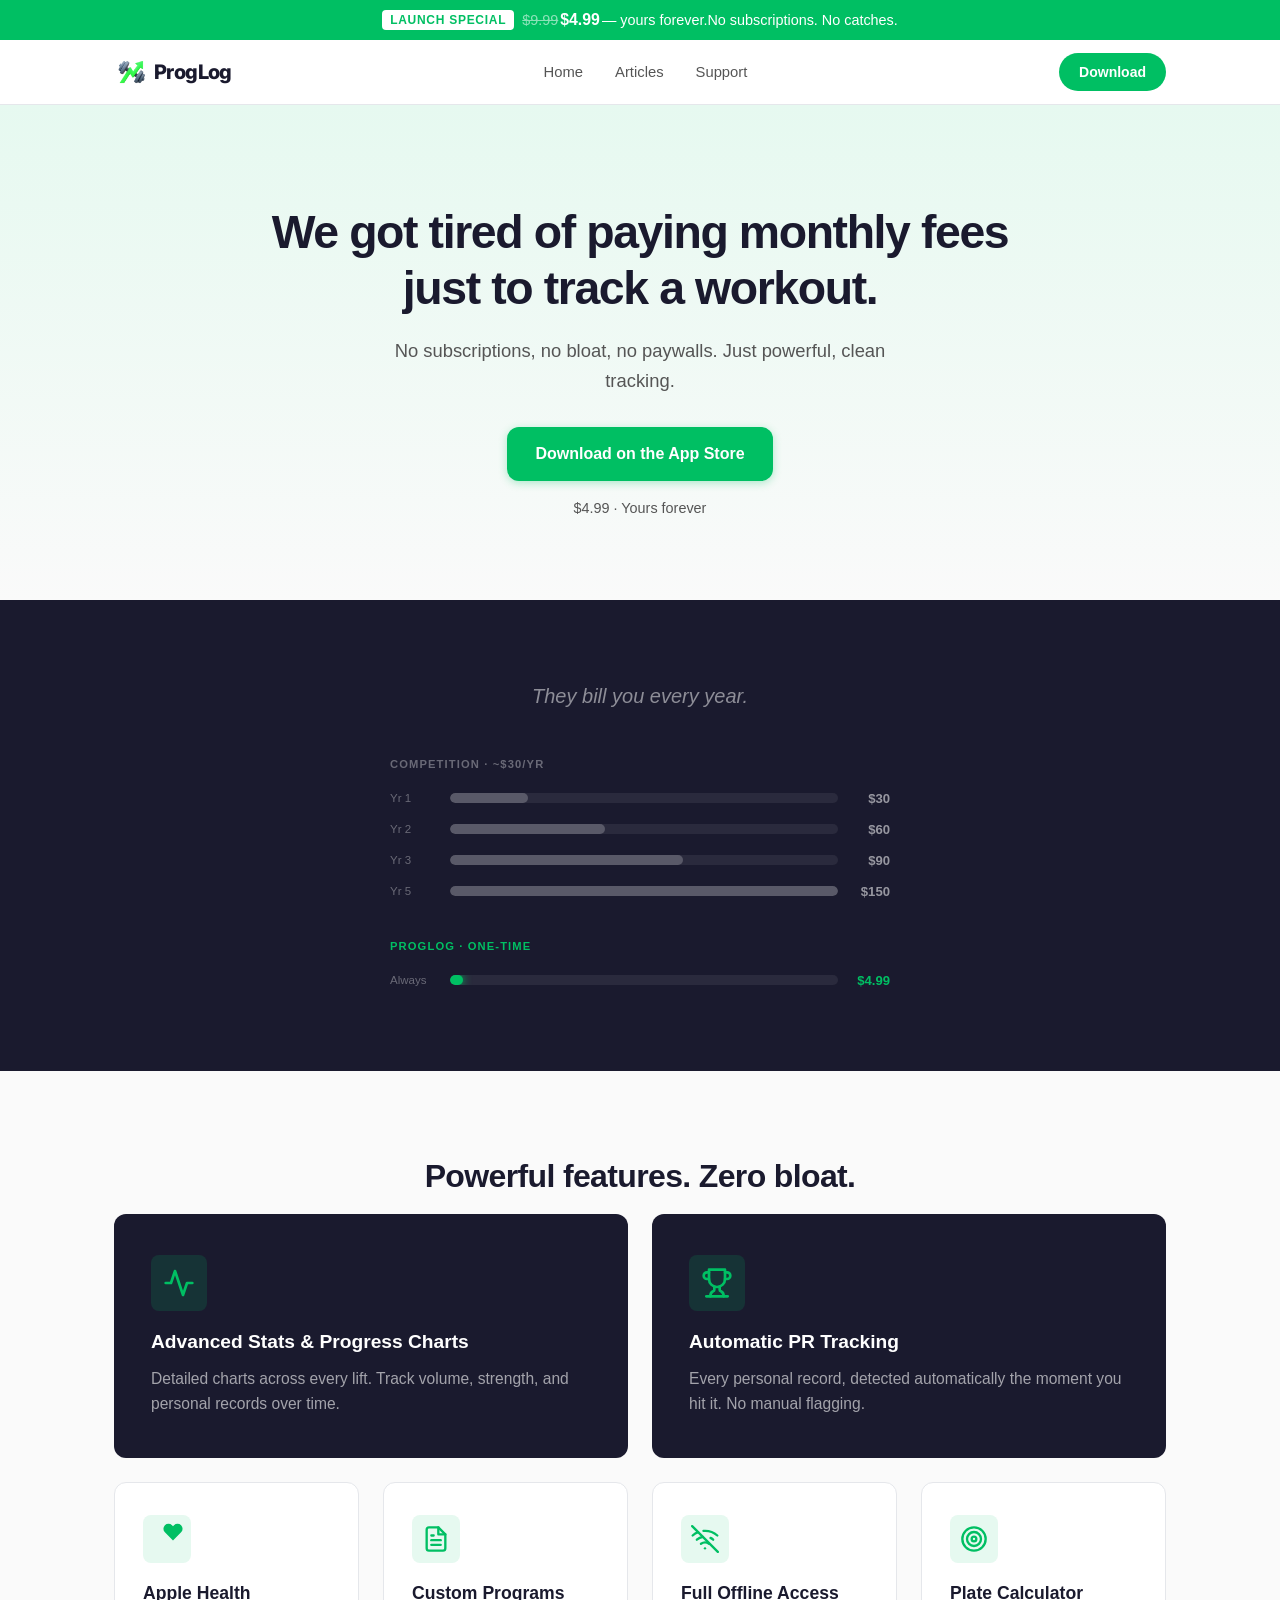
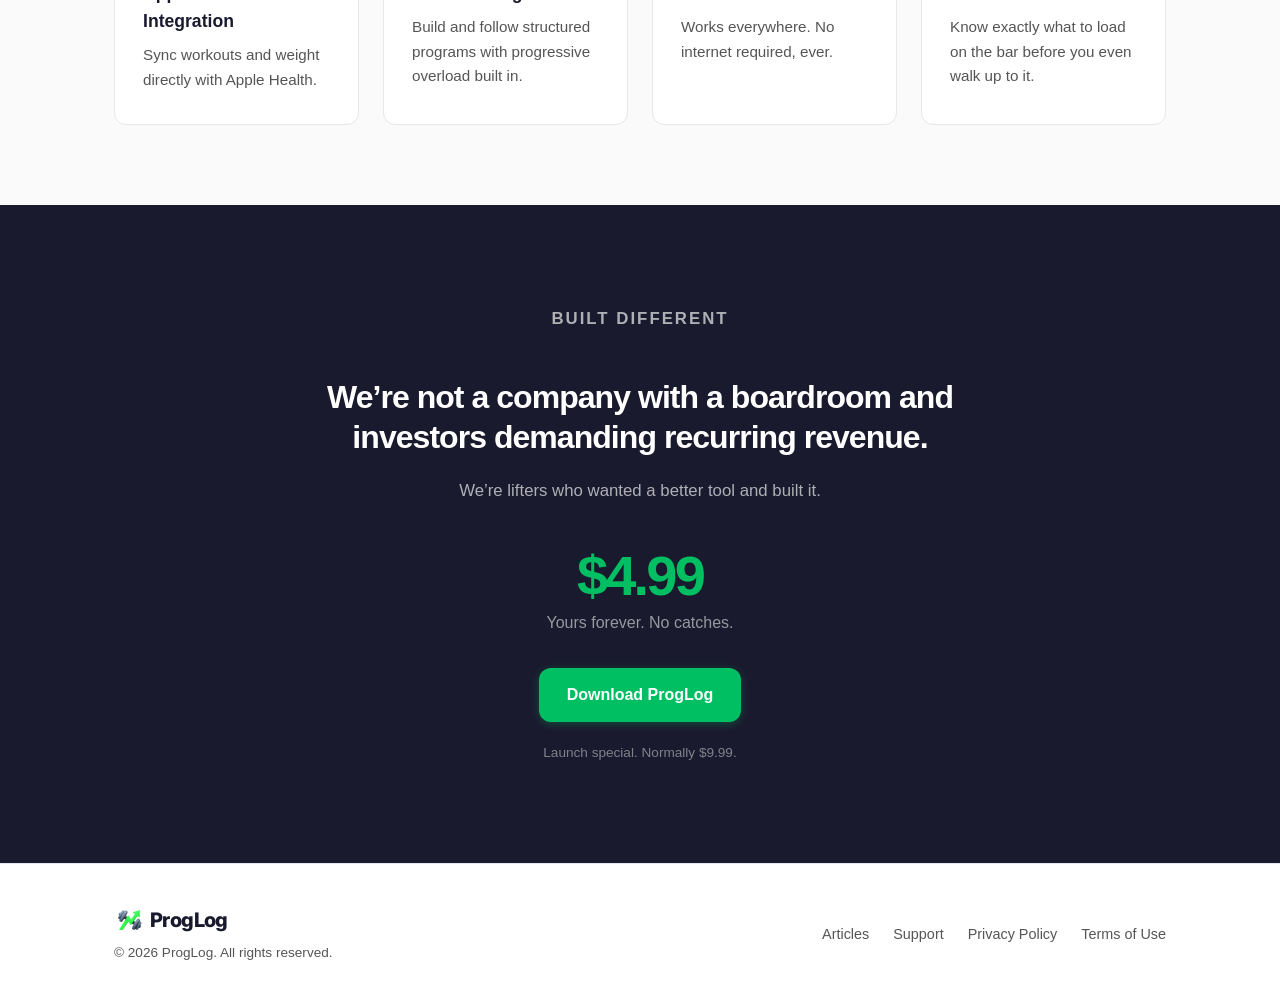
==== index.html @ d01c2004 "Replace manifesto quote/verdict with cost bar chart Swap the blockquote and comparison boxes for a y" ====
<!DOCTYPE html>
<html lang="en">
<head>
  <meta charset="UTF-8">
  <meta name="viewport" content="width=device-width, initial-scale=1.0">
  <title>ProgLog: Your lifts. Forever.</title>
  <meta name="description" content="No subscriptions. No bloat. Advanced stats, automatic PR tracking, Apple Health integration, and full offline access. Built by a lifter, for lifters. $4.99 one-time.">
  <link rel="stylesheet" href="css/style.css">
  <link rel="icon" href="images/ProgLog.png" type="image/png">
  <link rel="apple-touch-icon" href="images/ProgLog.png">
</head>
<body class="has-strip">

  <div class="launch-strip">
    <span class="launch-strip-badge">Launch Special</span>
    <del class="launch-was">$9.99</del> <span class="launch-now">$4.99</span> &mdash; yours forever.<span class="launch-strip-extra"> No subscriptions. No catches.</span>
  </div>

  <header class="site-header">
    <nav class="container nav">
      <a href="/" class="logo">
        <img src="images/ProgLog.png" alt="ProgLog" class="logo-img">
        <span class="logo-text">ProgLog</span>
      </a>
      <ul class="nav-links">
        <li><a href="/">Home</a></li>
        <li><a href="articles.html">Articles</a></li>
        <li><a href="support.html">Support</a></li>
      </ul>
      <div class="nav-right">
        <a href="#" class="nav-cta">Download</a>
        <button class="nav-toggle" aria-label="Toggle navigation">
          <span></span><span></span><span></span>
        </button>
      </div>
    </nav>
  </header>

  <main>
    <section class="hero">
      <div class="container">
        <h1>We got tired of paying monthly fees<br>just to track a workout.</h1>
        <p class="hero-sub">No subscriptions, no bloat, no paywalls. Just powerful, clean tracking.</p>
        <div class="hero-actions">
          <a href="#" class="btn btn-primary">Download on the App Store</a>
        </div>
        <p class="hero-price-note">$4.99 &middot; Yours forever</p>
      </div>
    </section>

    <section class="manifesto">
      <div class="container">
        <p class="manifesto-intro">They bill you every year.</p>
        <div class="cost-vis">
          <div class="cost-vis-group">
            <p class="cost-vis-label">Competition &middot; ~$30/yr</p>
            <div class="cost-row">
              <span class="cost-yr">Yr 1</span>
              <div class="cost-track"><div class="cost-fill" style="--pct: 20%"></div></div>
              <span class="cost-amt">$30</span>
            </div>
            <div class="cost-row">
              <span class="cost-yr">Yr 2</span>
              <div class="cost-track"><div class="cost-fill" style="--pct: 40%"></div></div>
              <span class="cost-amt">$60</span>
            </div>
            <div class="cost-row">
              <span class="cost-yr">Yr 3</span>
              <div class="cost-track"><div class="cost-fill" style="--pct: 60%"></div></div>
              <span class="cost-amt">$90</span>
            </div>
            <div class="cost-row">
              <span class="cost-yr">Yr 5</span>
              <div class="cost-track"><div class="cost-fill" style="--pct: 100%"></div></div>
              <span class="cost-amt">$150</span>
            </div>
          </div>
          <div class="cost-vis-group cost-vis-group--us">
            <p class="cost-vis-label">ProgLog &middot; one-time</p>
            <div class="cost-row">
              <span class="cost-yr">Always</span>
              <div class="cost-track"><div class="cost-fill cost-fill--us" style="--pct: 3.3%"></div></div>
              <span class="cost-amt cost-amt--us">$4.99</span>
            </div>
          </div>
        </div>
      </div>
    </section>

    <section class="features" id="features">
      <div class="container">
        <h2>Powerful features. Zero bloat.</h2>
        <div class="features-grid">

          <div class="feature-card feature-card--hero">
            <div class="feature-icon">
              <svg width="32" height="32" viewBox="0 0 24 24" fill="none" stroke="currentColor" stroke-width="2" stroke-linecap="round" stroke-linejoin="round"><polyline points="22 12 18 12 15 21 9 3 6 12 2 12"/></svg>
            </div>
            <h3>Advanced Stats &amp; Progress Charts</h3>
            <p>Detailed charts across every lift. Track volume, strength, and personal records over time.</p>
          </div>

          <div class="feature-card feature-card--hero">
            <div class="feature-icon">
              <svg width="32" height="32" viewBox="0 0 24 24" fill="none" stroke="currentColor" stroke-width="2" stroke-linecap="round" stroke-linejoin="round"><path d="M6 9H4.5a2.5 2.5 0 0 1 0-5H6"/><path d="M18 9h1.5a2.5 2.5 0 0 0 0-5H18"/><path d="M4 22h16"/><path d="M10 14.66V17c0 .55-.47.98-.97 1.21C7.85 18.75 7 20.24 7 22"/><path d="M14 14.66V17c0 .55.47.98.97 1.21C16.15 18.75 17 20.24 17 22"/><path d="M18 2H6v7a6 6 0 0 0 12 0V2z"/></svg>
            </div>
            <h3>Automatic PR Tracking</h3>
            <p>Every personal record, detected automatically the moment you hit it. No manual flagging.</p>
          </div>

          <div class="feature-card">
            <div class="feature-icon feature-icon--health">
              <svg width="22" height="22" viewBox="0 0 24 24" fill="currentColor" stroke="none"><path d="M20.84 4.61a5.5 5.5 0 0 0-7.78 0L12 5.67l-1.06-1.06a5.5 5.5 0 0 0-7.78 7.78l1.06 1.06L12 21.23l7.78-7.78 1.06-1.06a5.5 5.5 0 0 0 0-7.78z"/></svg>
            </div>
            <h3>Apple Health Integration</h3>
            <p>Sync workouts and weight directly with Apple Health.</p>
          </div>

          <div class="feature-card">
            <div class="feature-icon">
              <svg width="28" height="28" viewBox="0 0 24 24" fill="none" stroke="currentColor" stroke-width="2" stroke-linecap="round" stroke-linejoin="round"><path d="M14 2H6a2 2 0 0 0-2 2v16a2 2 0 0 0 2 2h12a2 2 0 0 0 2-2V8z"/><polyline points="14 2 14 8 20 8"/><line x1="16" y1="13" x2="8" y2="13"/><line x1="16" y1="17" x2="8" y2="17"/><polyline points="10 9 9 9 8 9"/></svg>
            </div>
            <h3>Custom Programs</h3>
            <p>Build and follow structured programs with progressive overload built in.</p>
          </div>

          <div class="feature-card">
            <div class="feature-icon">
              <svg width="28" height="28" viewBox="0 0 24 24" fill="none" stroke="currentColor" stroke-width="2" stroke-linecap="round" stroke-linejoin="round"><line x1="1" y1="1" x2="23" y2="23"/><path d="M16.72 11.06A10.94 10.94 0 0 1 19 12.55"/><path d="M5 12.55a10.94 10.94 0 0 1 5.17-2.39"/><path d="M10.71 5.05A16 16 0 0 1 22.56 9"/><path d="M1.42 9a15.91 15.91 0 0 1 4.7-2.88"/><path d="M8.53 16.11a6 6 0 0 1 6.95 0"/><line x1="12" y1="20" x2="12.01" y2="20"/></svg>
            </div>
            <h3>Full Offline Access</h3>
            <p>Works everywhere. No internet required, ever.</p>
          </div>

          <div class="feature-card">
            <div class="feature-icon">
              <svg width="28" height="28" viewBox="0 0 24 24" fill="none" stroke="currentColor" stroke-width="2" stroke-linecap="round" stroke-linejoin="round"><circle cx="12" cy="12" r="10"/><circle cx="12" cy="12" r="6"/><circle cx="12" cy="12" r="2"/></svg>
            </div>
            <h3>Plate Calculator</h3>
            <p>Know exactly what to load on the bar before you even walk up to it.</p>
          </div>

        </div>
      </div>
    </section>

    <section class="built-different">
      <div class="container">
        <p class="bd-eyebrow">Built different</p>
        <h2>We&rsquo;re not a company with a boardroom and investors demanding recurring revenue.</h2>
        <p>We&rsquo;re lifters who wanted a better tool and built it.</p>
        <div class="bd-price">
          <span class="bd-price-main">$4.99</span>
          <span class="bd-price-sub">Yours forever. No catches.</span>
        </div>
        <a href="#" class="btn btn-primary">Download ProgLog</a>
        <p class="bd-note">Launch special. Normally $9.99.</p>
      </div>
    </section>
  </main>

  <footer class="site-footer">
    <div class="container footer-inner">
      <div class="footer-brand">
        <div class="footer-logo">
          <img src="images/ProgLog.png" alt="ProgLog" class="logo-img">
          <span class="logo-text">ProgLog</span>
        </div>
        <p>&copy; 2026 ProgLog. All rights reserved.</p>
      </div>
      <ul class="footer-links">
        <li><a href="articles.html">Articles</a></li>
        <li><a href="support.html">Support</a></li>
        <li><a href="privacy.html">Privacy Policy</a></li>
        <li><a href="terms.html">Terms of Use</a></li>
      </ul>
    </div>
  </footer>

  <script src="js/main.js"></script>
</body>
</html>
---- css/style.css ----
/* ===== Reset & Base ===== */
@import url("https://fonts.googleapis.com/css2?family=Inter:wght@700;800&family=DM+Sans:ital,opsz,wght@0,9..40,400;0,9..40,500;0,9..40,600;1,9..40,400&display=swap");

*,
*::before,
*::after {
    margin: 0;
    padding: 0;
    box-sizing: border-box;
}

:root {
    --color-bg: #fafafa;
    --color-surface: #ffffff;
    --color-text: #1a1a2e;
    --color-text-secondary: #555;
    --color-primary: #00bf63;
    --color-primary-hover: #00a856;
    --color-primary-light: #e6f9f0;
    --color-border: #e5e7eb;
    --color-accent: #10b981;
    --radius: 12px;
    --radius-sm: 8px;
    --shadow: 0 1px 3px rgba(0, 0, 0, 0.06), 0 1px 2px rgba(0, 0, 0, 0.04);
    --shadow-md: 0 4px 12px rgba(0, 0, 0, 0.08);
    --transition: 0.2s ease;
    --font:
        -apple-system, BlinkMacSystemFont, "Segoe UI", Roboto, "Helvetica Neue",
        Arial, sans-serif;
}

html {
    scroll-behavior: smooth;
}

body {
    font-family: var(--font);
    background: var(--color-bg);
    color: var(--color-text);
    line-height: 1.6;
    -webkit-font-smoothing: antialiased;
}

a {
    color: var(--color-primary);
    text-decoration: none;
    transition: color var(--transition);
}

a:hover {
    color: var(--color-primary-hover);
}

img {
    max-width: 100%;
    display: block;
}

/* ===== Layout ===== */
.container {
    max-width: 1100px;
    margin: 0 auto;
    padding: 0 24px;
}

.container-narrow {
    max-width: 720px;
}

/* ===== Header / Nav ===== */
.site-header {
    background: var(--color-surface);
    border-bottom: 1px solid var(--color-border);
    position: sticky;
    top: 0;
    z-index: 100;
    backdrop-filter: blur(12px);
    background: rgba(255, 255, 255, 0.92);
}

.nav {
    display: flex;
    align-items: center;
    justify-content: space-between;
    height: 64px;
}

.logo {
    display: flex;
    align-items: center;
    gap: 4px;
    color: var(--color-text);
    font-weight: 700;
    line-height: 1;
}

.logo:hover {
    color: var(--color-text);
}

.logo-img {
    width: 36px;
    height: 36px;
    object-fit: contain;
    display: block;
}

.logo-text {
    font-family: "Inter", var(--font);
    font-size: 1.25rem;
    font-weight: 800;
    letter-spacing: -0.03em;
    line-height: 1;
    display: flex;
    align-items: center;
}

.nav-links {
    display: flex;
    list-style: none;
    gap: 4px;
}

.nav-links a {
    color: var(--color-text-secondary);
    padding: 8px 14px;
    border-radius: var(--radius-sm);
    font-size: 0.925rem;
    font-weight: 500;
    transition:
        background var(--transition),
        color var(--transition);
}

.nav-links a:hover,
.nav-links a.active {
    background: var(--color-primary-light);
    color: var(--color-primary);
}

.nav-right {
    display: flex;
    align-items: center;
    gap: 12px;
}

.nav-cta {
    display: inline-flex;
    align-items: center;
    padding: 8px 20px;
    background: var(--color-primary);
    color: #fff;
    border-radius: 999px;
    font-size: 0.875rem;
    font-weight: 600;
    transition:
        background var(--transition),
        box-shadow var(--transition);
    white-space: nowrap;
}

.nav-cta:hover {
    background: var(--color-primary-hover);
    color: #fff;
    box-shadow: 0 2px 8px rgba(0, 191, 99, 0.3);
}

.nav-toggle {
    display: none;
    background: none;
    border: none;
    cursor: pointer;
    padding: 8px;
    flex-direction: column;
    gap: 5px;
}

.nav-toggle span {
    display: block;
    width: 22px;
    height: 2px;
    background: var(--color-text);
    border-radius: 2px;
    transition:
        transform var(--transition),
        opacity var(--transition);
}

/* ===== Hero ===== */
.hero {
    padding: 100px 0 80px;
    text-align: center;
    background: linear-gradient(
        180deg,
        var(--color-primary-light) 0%,
        var(--color-bg) 100%
    );
}

.hero h1 {
    font-size: clamp(1.8rem, 4vw, 2.9rem);
    font-weight: 800;
    letter-spacing: -0.03em;
    line-height: 1.2;
    margin-bottom: 20px;
}

.hero-sub {
    font-size: 1.15rem;
    color: var(--color-text-secondary);
    max-width: 520px;
    margin: 0 auto 32px;
}

.hero-actions {
    display: flex;
    justify-content: center;
    gap: 12px;
}

/* ===== Buttons ===== */
.btn {
    display: inline-flex;
    align-items: center;
    justify-content: center;
    padding: 14px 28px;
    border-radius: var(--radius);
    font-size: 1rem;
    font-weight: 600;
    border: none;
    cursor: pointer;
    transition:
        background var(--transition),
        transform var(--transition),
        box-shadow var(--transition);
}

.btn:active {
    transform: scale(0.98);
}

.btn-primary {
    background: var(--color-primary);
    color: #fff;
    box-shadow: 0 2px 8px rgba(0, 191, 99, 0.3);
}

.btn-primary:hover {
    background: var(--color-primary-hover);
    color: #fff;
    box-shadow: 0 4px 16px rgba(0, 191, 99, 0.35);
}

/* ===== Features ===== */
.features {
    padding: 80px 0;
}

.features h2 {
    text-align: center;
    font-size: 2rem;
    font-weight: 800;
    letter-spacing: -0.02em;
    margin-bottom: 12px;
}

.features-grid {
    display: grid;
    grid-template-columns: repeat(4, 1fr);
    gap: 24px;
}

.feature-card {
    background: var(--color-surface);
    border: 1px solid var(--color-border);
    border-radius: var(--radius);
    padding: 32px 28px;
    transition:
        box-shadow var(--transition),
        transform var(--transition);
}

.feature-card:hover {
    box-shadow: var(--shadow-md);
    transform: translateY(-2px);
}

.feature-icon {
    width: 48px;
    height: 48px;
    background: var(--color-primary-light);
    color: var(--color-primary);
    border-radius: var(--radius-sm);
    display: flex;
    align-items: center;
    justify-content: center;
    margin-bottom: 16px;
}

.feature-card h3 {
    font-size: 1.1rem;
    font-weight: 700;
    margin-bottom: 8px;
}

.feature-card p {
    color: var(--color-text-secondary);
    font-size: 0.95rem;
}

.feature-card--hero {
    grid-column: span 2;
    background: var(--color-text);
    border-color: transparent;
    padding: 40px 36px;
}

.feature-card--hero:hover {
    box-shadow: 0 8px 28px rgba(0, 0, 0, 0.25);
}

.feature-card--hero .feature-icon {
    background: rgba(0, 191, 99, 0.15);
    color: var(--color-primary);
    width: 56px;
    height: 56px;
}

.feature-card--hero h3 {
    color: #fff;
    font-size: 1.2rem;
}

.feature-card--hero p {
    color: rgba(255, 255, 255, 0.6);
    font-size: 0.975rem;
    line-height: 1.65;
}

.feature-icon--health {
    align-items: flex-start;
    justify-content: flex-end;
    padding: 6px 7px 0 0;
}

/* ===== CTA ===== */
.cta {
    padding: 80px 0;
    text-align: center;
    background: var(--color-primary-light);
}

.cta h2 {
    font-size: 1.8rem;
    font-weight: 800;
    letter-spacing: -0.02em;
    margin-bottom: 12px;
}

.cta p {
    color: var(--color-text-secondary);
    margin-bottom: 28px;
    font-size: 1.05rem;
}

/* ===== Page Header ===== */
.page-header {
    padding: 60px 0 40px;
    text-align: center;
    background: linear-gradient(
        180deg,
        var(--color-primary-light) 0%,
        var(--color-bg) 100%
    );
}

.page-header h1 {
    font-size: 2.4rem;
    font-weight: 800;
    letter-spacing: -0.03em;
    margin-bottom: 8px;
}

.page-header p {
    color: var(--color-text-secondary);
    font-size: 1.05rem;
}

/* ===== FAQ ===== */
.faq {
    padding: 60px 0;
}

.faq h2 {
    font-size: 1.6rem;
    font-weight: 700;
    margin-bottom: 28px;
}

.faq-item {
    border: 1px solid var(--color-border);
    border-radius: var(--radius-sm);
    margin-bottom: 10px;
    overflow: hidden;
    background: var(--color-surface);
}

.faq-question {
    width: 100%;
    display: flex;
    align-items: center;
    justify-content: space-between;
    padding: 18px 20px;
    background: none;
    border: none;
    font: inherit;
    font-size: 1rem;
    font-weight: 600;
    color: var(--color-text);
    cursor: pointer;
    text-align: left;
    transition: background var(--transition);
}

.faq-question:hover {
    background: var(--color-primary-light);
}

.faq-chevron {
    flex-shrink: 0;
    transition: transform 0.25s ease;
}

.faq-item.open .faq-chevron {
    transform: rotate(180deg);
}

.faq-answer {
    max-height: 0;
    overflow: hidden;
    transition:
        max-height 0.3s ease,
        padding 0.3s ease;
}

.faq-item.open .faq-answer {
    max-height: 300px;
}

.faq-answer p {
    padding: 0 20px 18px;
    color: var(--color-text-secondary);
    font-size: 0.95rem;
    line-height: 1.7;
}

/* ===== Contact Form ===== */
.contact {
    padding: 20px 0 80px;
}

.contact h2 {
    font-size: 1.6rem;
    font-weight: 700;
    margin-bottom: 8px;
}

.contact > .container > p {
    color: var(--color-text-secondary);
    margin-bottom: 28px;
}

.contact-form {
    background: var(--color-surface);
    border: 1px solid var(--color-border);
    border-radius: var(--radius);
    padding: 32px;
}

.form-group {
    margin-bottom: 20px;
}

.form-group label {
    display: block;
    font-size: 0.9rem;
    font-weight: 600;
    margin-bottom: 6px;
}

.form-group input,
.form-group select,
.form-group textarea {
    width: 100%;
    padding: 12px 14px;
    border: 1px solid var(--color-border);
    border-radius: var(--radius-sm);
    font: inherit;
    font-size: 0.95rem;
    color: var(--color-text);
    background: var(--color-bg);
    transition:
        border-color var(--transition),
        box-shadow var(--transition);
}

.form-group input:focus,
.form-group select:focus,
.form-group textarea:focus {
    outline: none;
    border-color: var(--color-primary);
    box-shadow: 0 0 0 3px rgba(0, 191, 99, 0.15);
}

.form-group textarea {
    resize: vertical;
    min-height: 100px;
}

.form-note {
    margin-top: 16px;
    font-size: 0.875rem;
    color: var(--color-text-secondary);
    text-align: center;
}

/* Honeypot: hidden from real users but visible to bots */
.honeypot {
    position: absolute;
    left: -10000px;
    width: 1px;
    height: 1px;
    opacity: 0;
    pointer-events: none;
}

.contact-success {
    text-align: center;
    padding: 48px 24px;
    background: var(--color-surface);
    border: 1px solid var(--color-border);
    border-radius: var(--radius);
}

.contact-success svg {
    color: var(--color-accent);
    margin: 0 auto 16px;
}

.contact-success h3 {
    font-size: 1.3rem;
    margin-bottom: 8px;
}

.contact-success p {
    color: var(--color-text-secondary);
}

/* ===== Legal Content ===== */
.legal-content {
    padding: 40px 0 80px;
}

.legal-content h2 {
    font-size: 1.3rem;
    font-weight: 700;
    margin-top: 36px;
    margin-bottom: 12px;
    padding-top: 12px;
}

.legal-content h3 {
    font-size: 1.05rem;
    font-weight: 600;
    margin-top: 20px;
    margin-bottom: 8px;
}

.legal-content p {
    color: var(--color-text-secondary);
    margin-bottom: 14px;
    font-size: 0.95rem;
    line-height: 1.75;
}

.legal-content ul {
    margin: 0 0 14px 24px;
    color: var(--color-text-secondary);
    font-size: 0.95rem;
    line-height: 1.75;
}

.legal-content li {
    margin-bottom: 6px;
}

/* ===== Footer ===== */
.site-footer {
    background: var(--color-surface);
    border-top: 1px solid var(--color-border);
    padding: 40px 0;
}

.footer-inner {
    display: flex;
    align-items: center;
    justify-content: space-between;
}

.footer-logo {
    display: flex;
    align-items: center;
    gap: 4px;
    line-height: 1;
    margin-bottom: 6px;
}

.footer-logo .logo-img {
    width: 32px;
    height: 32px;
    object-fit: contain;
    display: block;
}

.footer-brand p {
    color: var(--color-text-secondary);
    font-size: 0.85rem;
    margin-top: 4px;
}

.footer-links {
    display: flex;
    list-style: none;
    gap: 24px;
}

.footer-links a {
    color: var(--color-text-secondary);
    font-size: 0.9rem;
}

.footer-links a:hover {
    color: var(--color-primary);
}

/* ===== Articles ===== */
.article-list {
    padding: 40px 0 80px;
}

.article-card {
    display: block;
    background: var(--color-surface);
    border: 1px solid var(--color-border);
    border-radius: var(--radius);
    padding: 32px;
    margin-bottom: 20px;
    transition:
        box-shadow var(--transition),
        transform var(--transition),
        border-color var(--transition);
    color: var(--color-text);
}

.article-card:hover {
    box-shadow: var(--shadow-md);
    transform: translateY(-2px);
    border-color: var(--color-primary);
    color: var(--color-text);
}

.article-meta {
    display: flex;
    align-items: center;
    gap: 12px;
    margin-bottom: 12px;
    font-size: 0.85rem;
}

.article-tag {
    background: var(--color-primary-light);
    color: var(--color-primary);
    padding: 4px 10px;
    border-radius: 999px;
    font-weight: 600;
}

.article-date {
    color: var(--color-text-secondary);
}

.article-card h2 {
    font-size: 1.4rem;
    font-weight: 800;
    letter-spacing: -0.02em;
    margin-bottom: 10px;
    line-height: 1.3;
}

.article-card p {
    color: var(--color-text-secondary);
    font-size: 0.975rem;
    margin-bottom: 14px;
}

.article-read-more {
    color: var(--color-primary);
    font-weight: 600;
    font-size: 0.925rem;
}

/* Single article */
.article {
    padding: 60px 0 80px;
}

.article-header {
    margin-bottom: 40px;
    padding-bottom: 32px;
    border-bottom: 1px solid var(--color-border);
}

.article-header h1 {
    font-family: "Inter", var(--font);
    font-size: clamp(1.9rem, 4vw, 2.6rem);
    font-weight: 800;
    letter-spacing: -0.03em;
    line-height: 1.15;
    margin: 12px 0 20px;
}

.article-lede {
    font-family: "DM Sans", var(--font);
    font-size: 1.25rem;
    font-weight: 500;
    color: var(--color-text);
    line-height: 1.55;
    padding-left: 20px;
    border-left: 3px solid var(--color-primary);
    margin-top: 8px;
    letter-spacing: -0.01em;
}

.article-body h2 {
    font-family: "Inter", var(--font);
    font-size: 1.5rem;
    font-weight: 800;
    letter-spacing: -0.02em;
    margin: 48px 0 16px;
    line-height: 1.3;
}

.article-body p {
    font-family: "DM Sans", var(--font);
    font-size: 1.1rem;
    font-weight: 400;
    line-height: 1.7;
    color: var(--color-text);
    margin-bottom: 22px;
    letter-spacing: -0.005em;
}

.article-signoff {
    font-family: "DM Sans", var(--font);
    margin-top: 48px;
    padding-top: 24px;
    border-top: 1px solid var(--color-border);
    color: var(--color-text-secondary);
    font-style: italic;
    font-size: 1.05rem;
}

.article-back {
    display: inline-block;
    margin-top: 40px;
    color: var(--color-primary);
    font-weight: 600;
    font-size: 0.95rem;
}

/* ===== Launch Strip ===== */
.has-strip .site-header {
    top: 40px;
}

.launch-strip {
    background: var(--color-primary);
    color: #fff;
    text-align: center;
    padding: 0 24px;
    font-size: 0.9rem;
    font-weight: 500;
    line-height: 1.4;
    position: sticky;
    top: 0;
    z-index: 101;
    height: 40px;
    display: flex;
    align-items: center;
    justify-content: center;
    white-space: nowrap;
    overflow: hidden;
}

.launch-was {
    opacity: 0.55;
    text-decoration: line-through;
    margin-right: 2px;
}

.launch-now {
    font-weight: 800;
    font-size: 1.1em;
    margin-right: 2px;
}

.launch-strip-btn {
    display: inline-block;
    background: #fff;
    color: var(--color-primary);
    font-size: 0.8rem;
    font-weight: 700;
    padding: 4px 12px;
    border-radius: 999px;
    margin-left: 14px;
    text-decoration: none;
    transition: opacity var(--transition);
    vertical-align: middle;
}

.launch-strip-btn:hover {
    opacity: 0.85;
    color: var(--color-primary);
}

.launch-strip-badge {
    display: inline-block;
    background: #fff;
    color: var(--color-primary);
    font-size: 0.75rem;
    font-weight: 700;
    text-transform: uppercase;
    letter-spacing: 0.06em;
    padding: 2px 8px;
    border-radius: 4px;
    margin-right: 8px;
    vertical-align: middle;
}

/* ===== Hero additions ===== */
.hero-eyebrow {
    font-size: 0.8rem;
    font-weight: 700;
    text-transform: uppercase;
    letter-spacing: 0.1em;
    color: var(--color-primary);
    margin-bottom: 16px;
}

.hero-price-note {
    margin-top: 16px;
    font-size: 0.9rem;
    color: var(--color-text-secondary);
    font-weight: 500;
}

/* ===== Manifesto ===== */
.manifesto {
    background: var(--color-text);
    color: #fff;
    padding: 80px 0;
    text-align: center;
}

.manifesto-intro {
    font-size: clamp(1rem, 2.2vw, 1.25rem);
    color: rgba(255, 255, 255, 0.5);
    margin-bottom: 44px;
    font-style: italic;
}

.cost-vis {
    max-width: 500px;
    margin: 0 auto;
    display: flex;
    flex-direction: column;
    gap: 36px;
    text-align: left;
}

.cost-vis-label {
    font-size: 0.7rem;
    font-weight: 700;
    text-transform: uppercase;
    letter-spacing: 0.1em;
    color: rgba(255, 255, 255, 0.35);
    margin-bottom: 14px;
}

.cost-vis-group--us .cost-vis-label {
    color: var(--color-primary);
}

.cost-row {
    display: flex;
    align-items: center;
    gap: 14px;
    margin-bottom: 10px;
}

.cost-row:last-child {
    margin-bottom: 0;
}

.cost-yr {
    font-size: 0.72rem;
    color: rgba(255, 255, 255, 0.35);
    width: 46px;
    flex-shrink: 0;
    font-variant-numeric: tabular-nums;
}

.cost-track {
    flex: 1;
    height: 10px;
    background: rgba(255, 255, 255, 0.07);
    border-radius: 99px;
    overflow: hidden;
}

.cost-fill {
    height: 100%;
    width: var(--pct);
    background: rgba(255, 255, 255, 0.22);
    border-radius: 99px;
}

.cost-fill--us {
    background: var(--color-primary);
    box-shadow: 0 0 10px var(--color-primary);
}

.cost-amt {
    font-size: 0.82rem;
    font-weight: 600;
    color: rgba(255, 255, 255, 0.55);
    width: 38px;
    text-align: right;
    flex-shrink: 0;
    font-variant-numeric: tabular-nums;
}

.cost-amt--us {
    color: var(--color-primary);
    font-weight: 700;
}

/* ===== Features additions ===== */
.features-eyebrow {
    text-align: center;
    font-size: 0.75rem;
    font-weight: 700;
    text-transform: uppercase;
    letter-spacing: 0.12em;
    color: var(--color-primary);
    margin-bottom: 8px;
}

.features-sub {
    text-align: center;
    color: var(--color-text-secondary);
    font-size: 1.05rem;
    max-width: 440px;
    margin: 0 auto 48px;
}

/* ===== Built Different ===== */
.built-different {
    background: var(--color-text);
    color: #fff;
    padding: 100px 0;
    text-align: center;
}

.bd-eyebrow {
    font-size: 0.75rem;
    font-weight: 700;
    text-transform: uppercase;
    letter-spacing: 0.12em;
    color: var(--color-primary);
    margin-bottom: 20px;
}

.built-different h2 {
    font-size: clamp(1.4rem, 3.2vw, 2rem);
    font-weight: 800;
    letter-spacing: -0.03em;
    line-height: 1.25;
    max-width: 640px;
    margin: 0 auto 20px;
    color: #fff;
}

.built-different > .container > p:not(.bd-note) {
    font-size: 1.05rem;
    color: rgba(255, 255, 255, 0.65);
    max-width: 520px;
    margin: 0 auto 44px;
    line-height: 1.65;
}

.bd-price {
    display: flex;
    flex-direction: column;
    align-items: center;
    gap: 6px;
    margin-bottom: 32px;
}

.bd-price-main {
    font-size: 3.5rem;
    font-weight: 800;
    color: var(--color-primary);
    letter-spacing: -0.05em;
    line-height: 1;
}

.bd-price-sub {
    font-size: 1rem;
    color: rgba(255, 255, 255, 0.55);
    font-weight: 500;
}

.bd-note {
    margin-top: 20px;
    font-size: 0.85rem;
    color: rgba(255, 255, 255, 0.45);
}

/* ===== Mobile ===== */
@media (max-width: 900px) {
    .features-grid {
        grid-template-columns: repeat(2, 1fr);
    }
}

@media (max-width: 768px) {
    .launch-strip-extra {
        display: none;
    }

    .nav-toggle {
        display: flex;
    }

    .nav-cta {
        font-size: 0.8rem;
        padding: 7px 14px;
    }

    .nav-links {
        display: none;
        position: absolute;
        top: 64px;
        left: 0;
        right: 0;
        background: var(--color-surface);
        border-bottom: 1px solid var(--color-border);
        flex-direction: column;
        padding: 16px 24px;
        gap: 4px;
        box-shadow: var(--shadow-md);
    }

    .nav-links.open {
        display: flex;
    }

    .nav {
        position: relative;
    }

    .hero {
        padding: 60px 0 50px;
    }

    .hero h1 {
        font-size: 1.75rem;
    }

    .features {
        padding: 50px 0;
    }

    .manifesto {
        padding: 60px 0;
    }

    .cost-vis {
        max-width: 420px;
    }

    .built-different {
        padding: 70px 0;
    }

    .footer-inner {
        flex-direction: column;
        text-align: center;
        gap: 20px;
    }

    .footer-links {
        flex-wrap: wrap;
        justify-content: center;
    }

    .contact-form {
        padding: 24px 20px;
    }
}

@media (max-width: 540px) {
    .features-grid {
        grid-template-columns: 1fr;
    }

    .feature-card--hero {
        grid-column: span 1;
        padding: 28px 24px;
    }

    .bd-price-main {
        font-size: 2.8rem;
    }
}
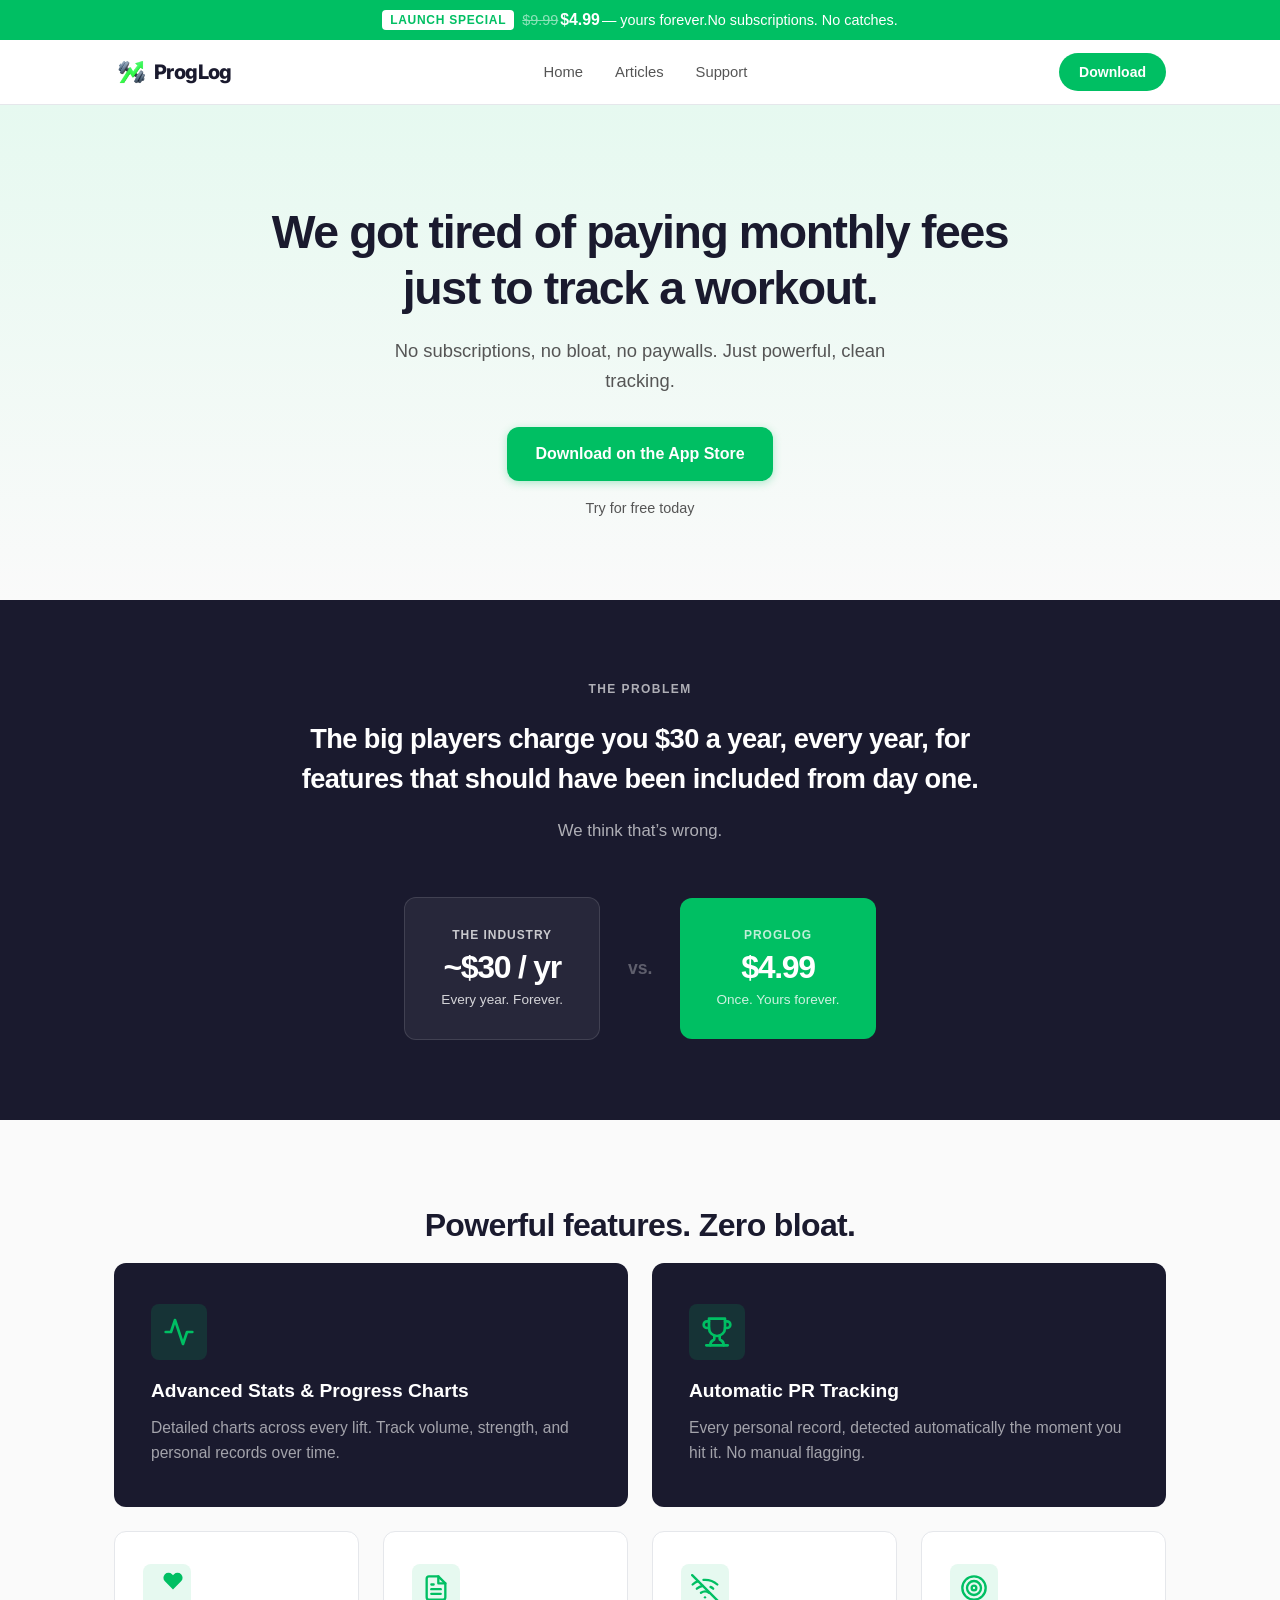
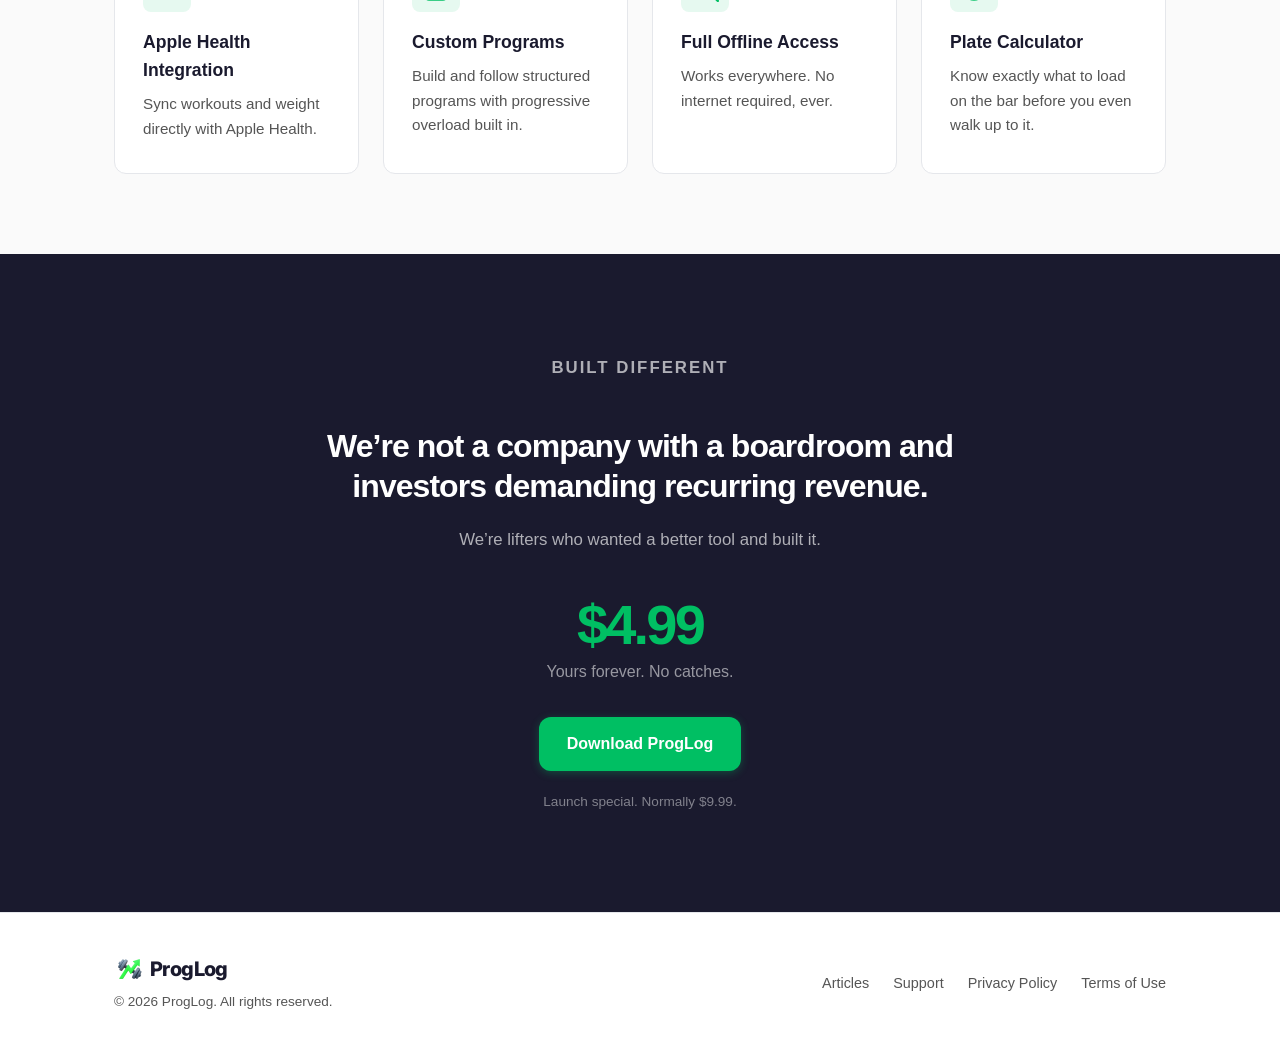
==== commit eeb3f22a: "Restore manifesto section and refine homepage copy Bring back The Problem label, quote, body text, a" ====
--- a/index.html
+++ b/index.html
@@ -44,44 +44,26 @@
         <div class="hero-actions">
           <a href="#" class="btn btn-primary">Download on the App Store</a>
         </div>
-        <p class="hero-price-note">$4.99 &middot; Yours forever</p>
+        <p class="hero-price-note">Try for free today</p>
       </div>
     </section>
 
     <section class="manifesto">
       <div class="container">
-        <p class="manifesto-intro">They bill you every year.</p>
-        <div class="cost-vis">
-          <div class="cost-vis-group">
-            <p class="cost-vis-label">Competition &middot; ~$30/yr</p>
-            <div class="cost-row">
-              <span class="cost-yr">Yr 1</span>
-              <div class="cost-track"><div class="cost-fill" style="--pct: 20%"></div></div>
-              <span class="cost-amt">$30</span>
-            </div>
-            <div class="cost-row">
-              <span class="cost-yr">Yr 2</span>
-              <div class="cost-track"><div class="cost-fill" style="--pct: 40%"></div></div>
-              <span class="cost-amt">$60</span>
-            </div>
-            <div class="cost-row">
-              <span class="cost-yr">Yr 3</span>
-              <div class="cost-track"><div class="cost-fill" style="--pct: 60%"></div></div>
-              <span class="cost-amt">$90</span>
-            </div>
-            <div class="cost-row">
-              <span class="cost-yr">Yr 5</span>
-              <div class="cost-track"><div class="cost-fill" style="--pct: 100%"></div></div>
-              <span class="cost-amt">$150</span>
-            </div>
+        <p class="bd-eyebrow">The Problem</p>
+        <p class="manifesto-quote">The big players charge you $30 a year, every year, for features that should have been included from day one.</p>
+        <p class="manifesto-body">We think that&rsquo;s wrong.</p>
+        <div class="manifesto-verdict">
+          <div class="manifesto-them">
+            <span class="verdict-label">The industry</span>
+            <span class="verdict-price">~$30 / yr</span>
+            <span class="verdict-note">Every year. Forever.</span>
           </div>
-          <div class="cost-vis-group cost-vis-group--us">
-            <p class="cost-vis-label">ProgLog &middot; one-time</p>
-            <div class="cost-row">
-              <span class="cost-yr">Always</span>
-              <div class="cost-track"><div class="cost-fill cost-fill--us" style="--pct: 3.3%"></div></div>
-              <span class="cost-amt cost-amt--us">$4.99</span>
-            </div>
+          <div class="manifesto-vs">vs.</div>
+          <div class="manifesto-us">
+            <span class="verdict-label">ProgLog</span>
+            <span class="verdict-price">$4.99</span>
+            <span class="verdict-note">Once. Yours forever.</span>
           </div>
         </div>
       </div>
--- a/css/style.css
+++ b/css/style.css
@@ -872,87 +872,78 @@
     text-align: center;
 }
 
-.manifesto-intro {
-    font-size: clamp(1rem, 2.2vw, 1.25rem);
-    color: rgba(255, 255, 255, 0.5);
-    margin-bottom: 44px;
-    font-style: italic;
-}
-
-.cost-vis {
-    max-width: 500px;
-    margin: 0 auto;
+.manifesto > .container > p.bd-eyebrow {
+    color: rgba(255, 255, 255, 0.65);
+}
+
+.manifesto-quote {
+    font-size: clamp(1.25rem, 2.8vw, 1.7rem);
+    font-weight: 700;
+    line-height: 1.45;
+    letter-spacing: -0.02em;
+    max-width: 680px;
+    margin: 0 auto 20px;
+    color: #fff;
+}
+
+.manifesto-body {
+    font-size: 1.05rem;
+    color: rgba(255, 255, 255, 0.65);
+    margin-bottom: 52px;
+}
+
+.manifesto-verdict {
+    display: flex;
+    align-items: center;
+    justify-content: center;
+    gap: 28px;
+    flex-wrap: wrap;
+}
+
+.manifesto-them,
+.manifesto-us {
     display: flex;
     flex-direction: column;
-    gap: 36px;
-    text-align: left;
-}
-
-.cost-vis-label {
-    font-size: 0.7rem;
+    align-items: center;
+    gap: 6px;
+    padding: 28px 36px;
+    border-radius: var(--radius);
+    min-width: 180px;
+}
+
+.manifesto-them {
+    background: rgba(255, 255, 255, 0.06);
+    border: 1px solid rgba(255, 255, 255, 0.12);
+}
+
+.manifesto-us {
+    background: var(--color-primary);
+}
+
+.manifesto-vs {
+    font-size: 1.1rem;
+    font-weight: 700;
+    color: rgba(255, 255, 255, 0.3);
+}
+
+.verdict-label {
+    font-size: 0.75rem;
     font-weight: 700;
     text-transform: uppercase;
-    letter-spacing: 0.1em;
-    color: rgba(255, 255, 255, 0.35);
-    margin-bottom: 14px;
-}
-
-.cost-vis-group--us .cost-vis-label {
-    color: var(--color-primary);
-}
-
-.cost-row {
-    display: flex;
-    align-items: center;
-    gap: 14px;
-    margin-bottom: 10px;
-}
-
-.cost-row:last-child {
-    margin-bottom: 0;
-}
-
-.cost-yr {
-    font-size: 0.72rem;
-    color: rgba(255, 255, 255, 0.35);
-    width: 46px;
-    flex-shrink: 0;
-    font-variant-numeric: tabular-nums;
-}
-
-.cost-track {
-    flex: 1;
-    height: 10px;
-    background: rgba(255, 255, 255, 0.07);
-    border-radius: 99px;
-    overflow: hidden;
-}
-
-.cost-fill {
-    height: 100%;
-    width: var(--pct);
-    background: rgba(255, 255, 255, 0.22);
-    border-radius: 99px;
-}
-
-.cost-fill--us {
-    background: var(--color-primary);
-    box-shadow: 0 0 10px var(--color-primary);
-}
-
-.cost-amt {
-    font-size: 0.82rem;
-    font-weight: 600;
-    color: rgba(255, 255, 255, 0.55);
-    width: 38px;
-    text-align: right;
-    flex-shrink: 0;
-    font-variant-numeric: tabular-nums;
-}
-
-.cost-amt--us {
-    color: var(--color-primary);
-    font-weight: 700;
+    letter-spacing: 0.08em;
+    opacity: 0.75;
+}
+
+.verdict-price {
+    font-size: 2rem;
+    font-weight: 800;
+    letter-spacing: -0.04em;
+    line-height: 1;
+}
+
+.verdict-note {
+    font-size: 0.85rem;
+    opacity: 0.8;
 }
 
 /* ===== Features additions ===== */
@@ -1096,8 +1087,14 @@
         padding: 60px 0;
     }
 
-    .cost-vis {
-        max-width: 420px;
+    .manifesto-verdict {
+        gap: 16px;
+    }
+
+    .manifesto-them,
+    .manifesto-us {
+        padding: 20px 28px;
+        min-width: 140px;
     }
 
     .built-different {
@@ -1130,6 +1127,15 @@
         padding: 28px 24px;
     }
 
+    .manifesto-verdict {
+        flex-direction: column;
+        align-items: center;
+    }
+
+    .manifesto-vs {
+        transform: none;
+    }
+
     .bd-price-main {
         font-size: 2.8rem;
     }
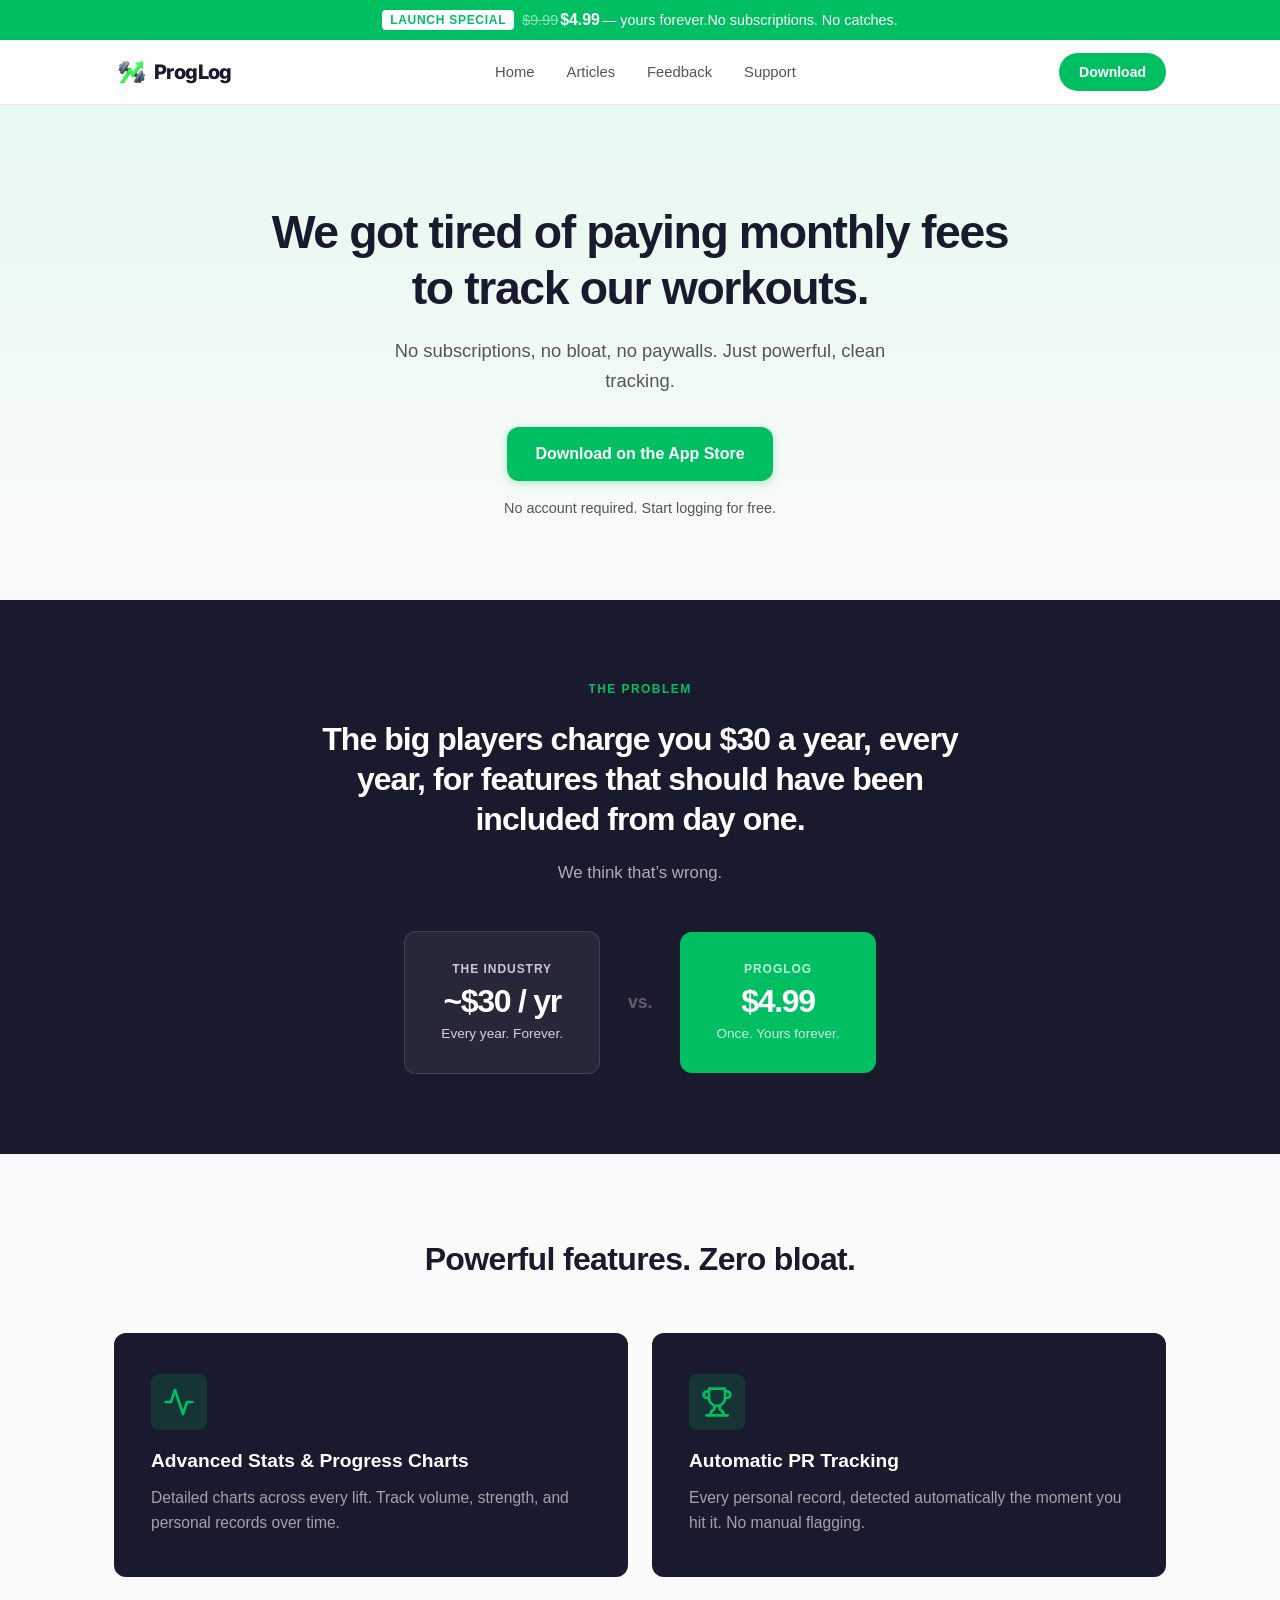
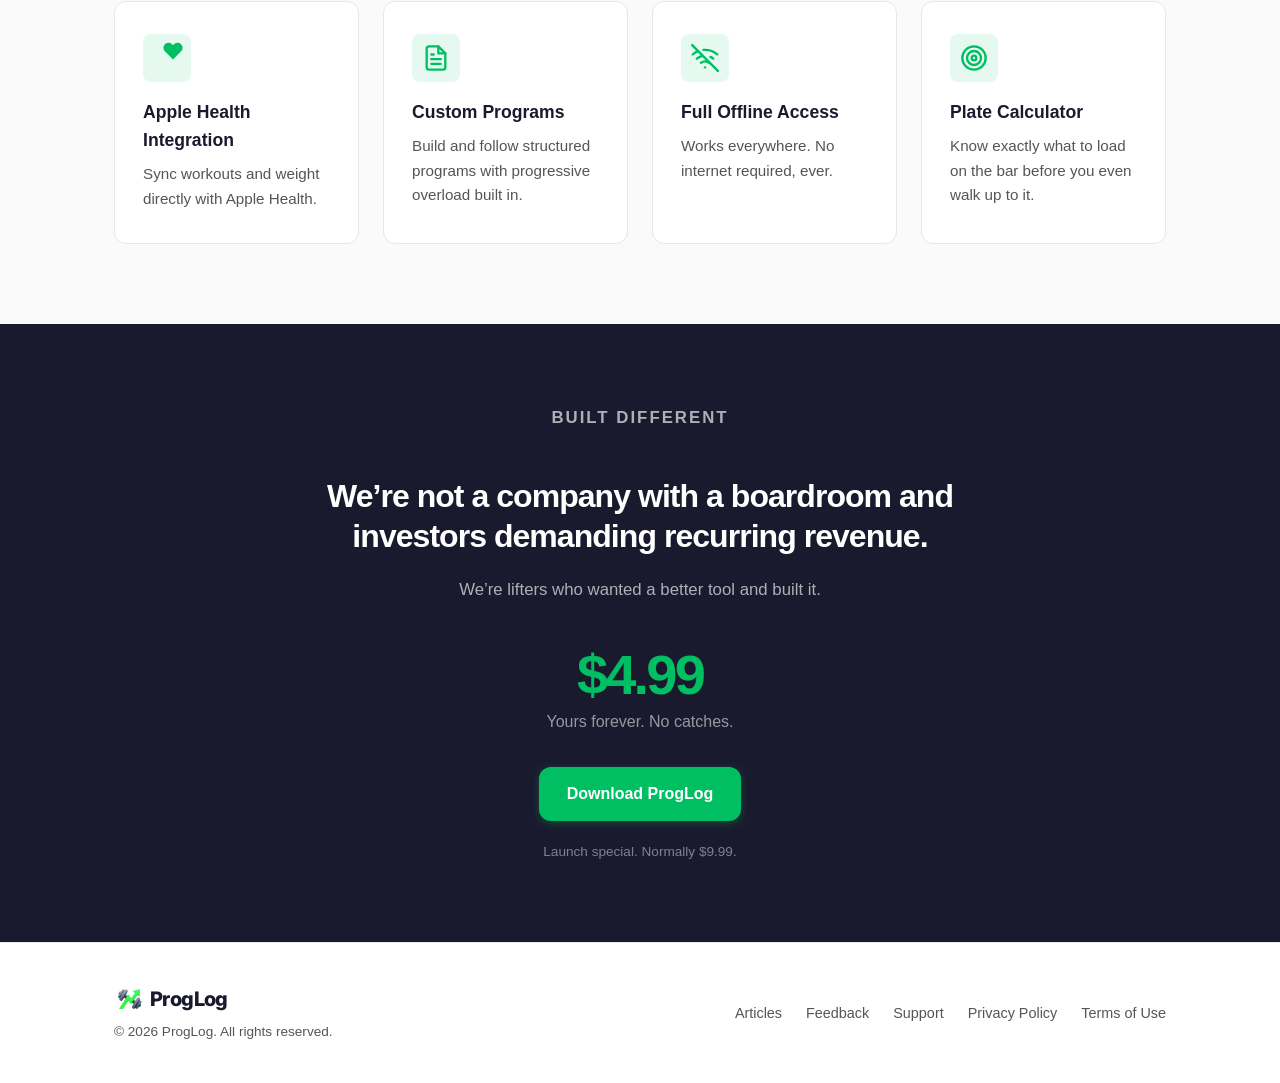
==== commit cc4a380a: "Add Feedback link to nav and footer pointing to Featurebase Co-Authored-By: Claude Sonnet 4.6 <norep" ====
--- a/index.html
+++ b/index.html
@@ -25,6 +25,7 @@
       <ul class="nav-links">
         <li><a href="/">Home</a></li>
         <li><a href="articles.html">Articles</a></li>
+        <li><a href="https://proglog.featurebase.app/">Feedback</a></li>
         <li><a href="support.html">Support</a></li>
       </ul>
       <div class="nav-right">
@@ -39,12 +40,12 @@
   <main>
     <section class="hero">
       <div class="container">
-        <h1>We got tired of paying monthly fees<br>just to track a workout.</h1>
+        <h1>We got tired of paying monthly fees<br>to track our workouts.</h1>
         <p class="hero-sub">No subscriptions, no bloat, no paywalls. Just powerful, clean tracking.</p>
         <div class="hero-actions">
           <a href="#" class="btn btn-primary">Download on the App Store</a>
         </div>
-        <p class="hero-price-note">Try for free today</p>
+        <p class="hero-price-note">No account required. Start logging for free.</p>
       </div>
     </section>
 
@@ -152,6 +153,7 @@
       </div>
       <ul class="footer-links">
         <li><a href="articles.html">Articles</a></li>
+        <li><a href="https://proglog.featurebase.app/">Feedback</a></li>
         <li><a href="support.html">Support</a></li>
         <li><a href="privacy.html">Privacy Policy</a></li>
         <li><a href="terms.html">Terms of Use</a></li>
--- a/css/style.css
+++ b/css/style.css
@@ -261,7 +261,7 @@
     font-size: 2rem;
     font-weight: 800;
     letter-spacing: -0.02em;
-    margin-bottom: 12px;
+    margin-bottom: 48px;
 }
 
 .features-grid {
@@ -367,11 +367,7 @@
 .page-header {
     padding: 60px 0 40px;
     text-align: center;
-    background: linear-gradient(
-        180deg,
-        var(--color-primary-light) 0%,
-        var(--color-bg) 100%
-    );
+    background: var(--color-surface);
 }
 
 .page-header h1 {
@@ -872,16 +868,12 @@
     text-align: center;
 }
 
-.manifesto > .container > p.bd-eyebrow {
-    color: rgba(255, 255, 255, 0.65);
-}
-
 .manifesto-quote {
-    font-size: clamp(1.25rem, 2.8vw, 1.7rem);
-    font-weight: 700;
-    line-height: 1.45;
-    letter-spacing: -0.02em;
-    max-width: 680px;
+    font-size: clamp(1.4rem, 3.2vw, 2rem);
+    font-weight: 800;
+    line-height: 1.25;
+    letter-spacing: -0.03em;
+    max-width: 640px;
     margin: 0 auto 20px;
     color: #fff;
 }
@@ -889,7 +881,9 @@
 .manifesto-body {
     font-size: 1.05rem;
     color: rgba(255, 255, 255, 0.65);
-    margin-bottom: 52px;
+    max-width: 520px;
+    margin: 0 auto 44px;
+    line-height: 1.65;
 }
 
 .manifesto-verdict {
@@ -969,7 +963,7 @@
 .built-different {
     background: var(--color-text);
     color: #fff;
-    padding: 100px 0;
+    padding: 80px 0;
     text-align: center;
 }
 
@@ -1098,7 +1092,7 @@
     }
 
     .built-different {
-        padding: 70px 0;
+        padding: 60px 0;
     }
 
     .footer-inner {
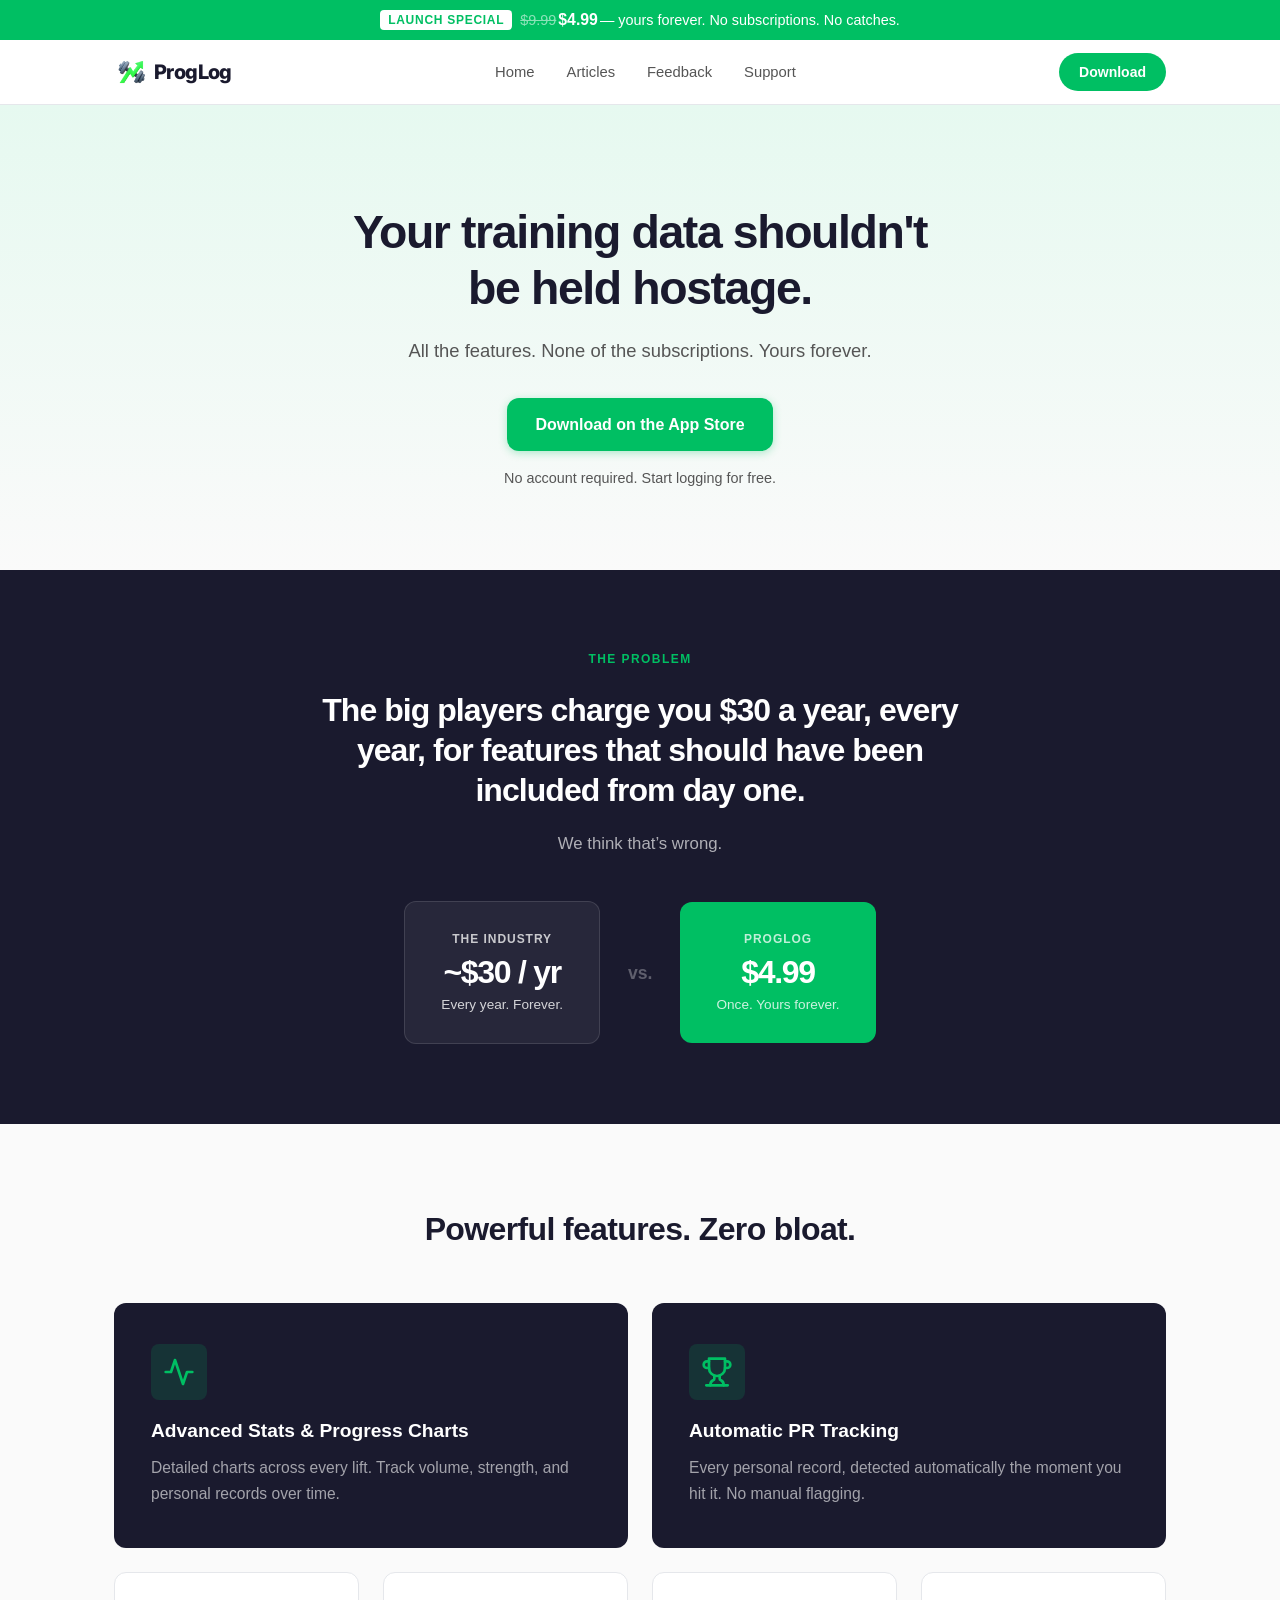
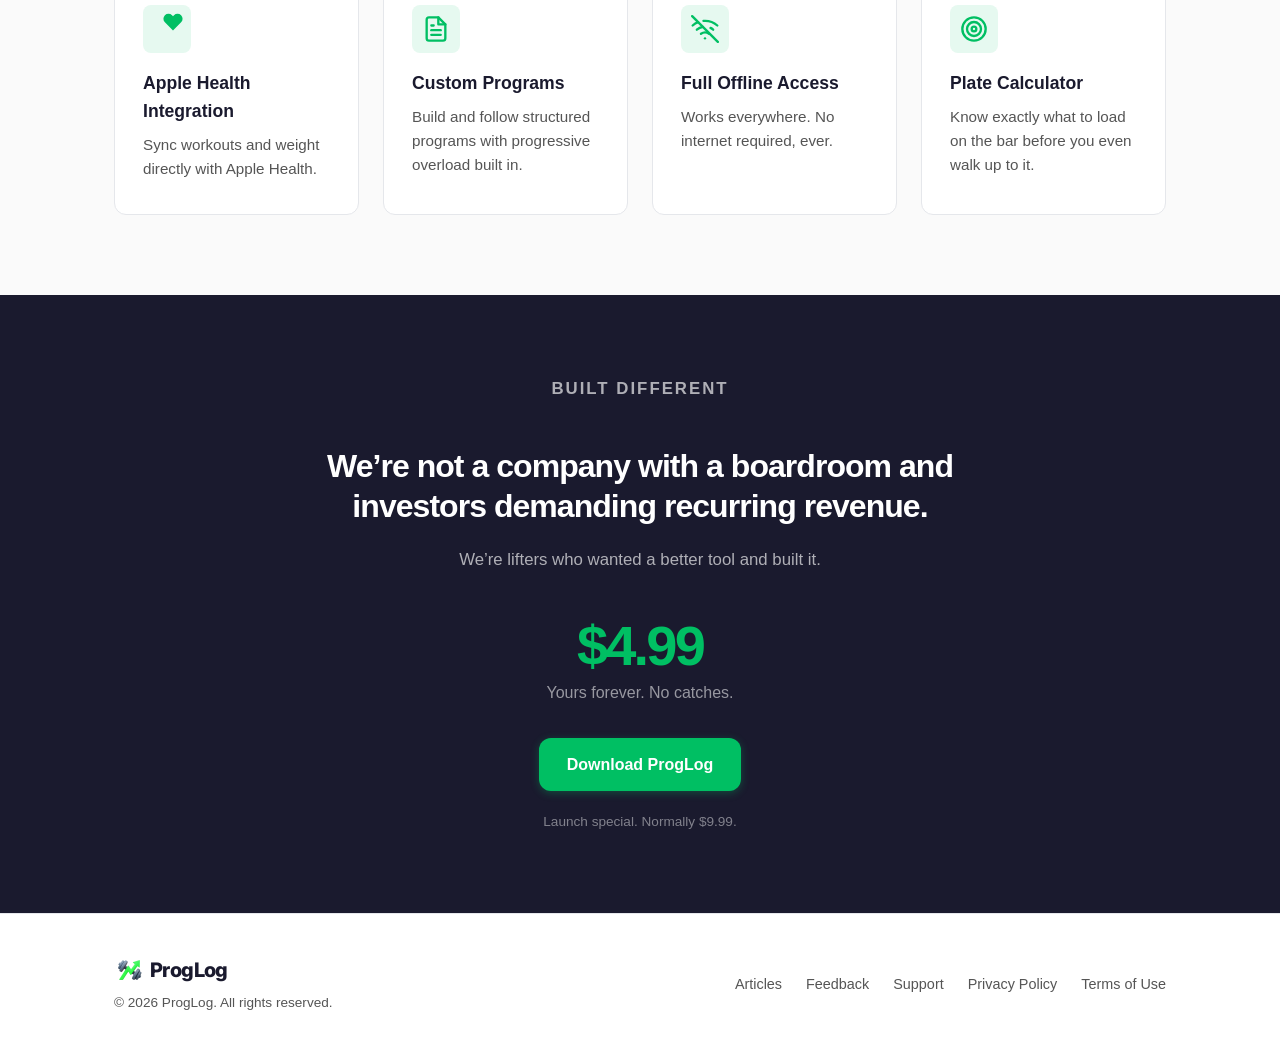
==== commit e9144e27: "Update homepage copy and reformat index.html Co-Authored-By: Claude Sonnet 4.6 <noreply@anthropic.co" ====
--- a/index.html
+++ b/index.html
@@ -1,166 +1,315 @@
-<!DOCTYPE html>
+<!doctype html>
 <html lang="en">
-<head>
-  <meta charset="UTF-8">
-  <meta name="viewport" content="width=device-width, initial-scale=1.0">
-  <title>ProgLog: Your lifts. Forever.</title>
-  <meta name="description" content="No subscriptions. No bloat. Advanced stats, automatic PR tracking, Apple Health integration, and full offline access. Built by a lifter, for lifters. $4.99 one-time.">
-  <link rel="stylesheet" href="css/style.css">
-  <link rel="icon" href="images/ProgLog.png" type="image/png">
-  <link rel="apple-touch-icon" href="images/ProgLog.png">
-</head>
-<body class="has-strip">
-
-  <div class="launch-strip">
-    <span class="launch-strip-badge">Launch Special</span>
-    <del class="launch-was">$9.99</del> <span class="launch-now">$4.99</span> &mdash; yours forever.<span class="launch-strip-extra"> No subscriptions. No catches.</span>
-  </div>
-
-  <header class="site-header">
-    <nav class="container nav">
-      <a href="/" class="logo">
-        <img src="images/ProgLog.png" alt="ProgLog" class="logo-img">
-        <span class="logo-text">ProgLog</span>
-      </a>
-      <ul class="nav-links">
-        <li><a href="/">Home</a></li>
-        <li><a href="articles.html">Articles</a></li>
-        <li><a href="https://proglog.featurebase.app/">Feedback</a></li>
-        <li><a href="support.html">Support</a></li>
-      </ul>
-      <div class="nav-right">
-        <a href="#" class="nav-cta">Download</a>
-        <button class="nav-toggle" aria-label="Toggle navigation">
-          <span></span><span></span><span></span>
-        </button>
-      </div>
-    </nav>
-  </header>
-
-  <main>
-    <section class="hero">
-      <div class="container">
-        <h1>We got tired of paying monthly fees<br>to track our workouts.</h1>
-        <p class="hero-sub">No subscriptions, no bloat, no paywalls. Just powerful, clean tracking.</p>
-        <div class="hero-actions">
-          <a href="#" class="btn btn-primary">Download on the App Store</a>
+    <head>
+        <meta charset="UTF-8" />
+        <meta name="viewport" content="width=device-width, initial-scale=1.0" />
+        <title>ProgLog: Your lifts. Forever.</title>
+        <meta
+            name="description"
+            content="No subscriptions. No bloat. Advanced stats, automatic PR tracking, Apple Health integration, and full offline access. Built by lifters, for lifters. $4.99 one-time."
+        />
+        <link rel="stylesheet" href="css/style.css" />
+        <link rel="icon" href="images/ProgLog.png" type="image/png" />
+        <link rel="apple-touch-icon" href="images/ProgLog.png" />
+    </head>
+    <body class="has-strip">
+        <div class="launch-strip">
+            <span class="launch-strip-badge">Launch Special</span>
+            <del class="launch-was">$9.99</del>
+            <span class="launch-now">$4.99</span> &mdash; yours forever.
+            <span class="launch-strip-extra">
+                &nbsp;No subscriptions. No catches.</span
+            >
         </div>
-        <p class="hero-price-note">No account required. Start logging for free.</p>
-      </div>
-    </section>
-
-    <section class="manifesto">
-      <div class="container">
-        <p class="bd-eyebrow">The Problem</p>
-        <p class="manifesto-quote">The big players charge you $30 a year, every year, for features that should have been included from day one.</p>
-        <p class="manifesto-body">We think that&rsquo;s wrong.</p>
-        <div class="manifesto-verdict">
-          <div class="manifesto-them">
-            <span class="verdict-label">The industry</span>
-            <span class="verdict-price">~$30 / yr</span>
-            <span class="verdict-note">Every year. Forever.</span>
-          </div>
-          <div class="manifesto-vs">vs.</div>
-          <div class="manifesto-us">
-            <span class="verdict-label">ProgLog</span>
-            <span class="verdict-price">$4.99</span>
-            <span class="verdict-note">Once. Yours forever.</span>
-          </div>
-        </div>
-      </div>
-    </section>
-
-    <section class="features" id="features">
-      <div class="container">
-        <h2>Powerful features. Zero bloat.</h2>
-        <div class="features-grid">
-
-          <div class="feature-card feature-card--hero">
-            <div class="feature-icon">
-              <svg width="32" height="32" viewBox="0 0 24 24" fill="none" stroke="currentColor" stroke-width="2" stroke-linecap="round" stroke-linejoin="round"><polyline points="22 12 18 12 15 21 9 3 6 12 2 12"/></svg>
+
+        <header class="site-header">
+            <nav class="container nav">
+                <a href="/" class="logo">
+                    <img
+                        src="images/ProgLog.png"
+                        alt="ProgLog"
+                        class="logo-img"
+                    />
+                    <span class="logo-text">ProgLog</span>
+                </a>
+                <ul class="nav-links">
+                    <li><a href="/">Home</a></li>
+                    <li><a href="articles.html">Articles</a></li>
+                    <li>
+                        <a href="https://proglog.featurebase.app/">Feedback</a>
+                    </li>
+                    <li><a href="support.html">Support</a></li>
+                </ul>
+                <div class="nav-right">
+                    <a href="#" class="nav-cta">Download</a>
+                    <button class="nav-toggle" aria-label="Toggle navigation">
+                        <span></span><span></span><span></span>
+                    </button>
+                </div>
+            </nav>
+        </header>
+
+        <main>
+            <section class="hero">
+                <div class="container">
+                    <h1>Your training data shouldn't <br />be held hostage.</h1>
+                    <p class="hero-sub">
+                        All the features. None of the subscriptions. Yours
+                        forever.
+                    </p>
+                    <div class="hero-actions">
+                        <a href="#" class="btn btn-primary"
+                            >Download on the App Store</a
+                        >
+                    </div>
+                    <p class="hero-price-note">
+                        No account required. Start logging for free.
+                    </p>
+                </div>
+            </section>
+
+            <section class="manifesto">
+                <div class="container">
+                    <p class="bd-eyebrow">The Problem</p>
+                    <p class="manifesto-quote">
+                        The big players charge you $30 a year, every year, for
+                        features that should have been included from day one.
+                    </p>
+                    <p class="manifesto-body">We think that&rsquo;s wrong.</p>
+                    <div class="manifesto-verdict">
+                        <div class="manifesto-them">
+                            <span class="verdict-label">The industry</span>
+                            <span class="verdict-price">~$30 / yr</span>
+                            <span class="verdict-note"
+                                >Every year. Forever.</span
+                            >
+                        </div>
+                        <div class="manifesto-vs">vs.</div>
+                        <div class="manifesto-us">
+                            <span class="verdict-label">ProgLog</span>
+                            <span class="verdict-price">$4.99</span>
+                            <span class="verdict-note"
+                                >Once. Yours forever.</span
+                            >
+                        </div>
+                    </div>
+                </div>
+            </section>
+
+            <section class="features" id="features">
+                <div class="container">
+                    <h2>Powerful features. Zero bloat.</h2>
+                    <div class="features-grid">
+                        <div class="feature-card feature-card--hero">
+                            <div class="feature-icon">
+                                <svg
+                                    width="32"
+                                    height="32"
+                                    viewBox="0 0 24 24"
+                                    fill="none"
+                                    stroke="currentColor"
+                                    stroke-width="2"
+                                    stroke-linecap="round"
+                                    stroke-linejoin="round"
+                                >
+                                    <polyline
+                                        points="22 12 18 12 15 21 9 3 6 12 2 12"
+                                    />
+                                </svg>
+                            </div>
+                            <h3>Advanced Stats &amp; Progress Charts</h3>
+                            <p>
+                                Detailed charts across every lift. Track volume,
+                                strength, and personal records over time.
+                            </p>
+                        </div>
+
+                        <div class="feature-card feature-card--hero">
+                            <div class="feature-icon">
+                                <svg
+                                    width="32"
+                                    height="32"
+                                    viewBox="0 0 24 24"
+                                    fill="none"
+                                    stroke="currentColor"
+                                    stroke-width="2"
+                                    stroke-linecap="round"
+                                    stroke-linejoin="round"
+                                >
+                                    <path d="M6 9H4.5a2.5 2.5 0 0 1 0-5H6" />
+                                    <path d="M18 9h1.5a2.5 2.5 0 0 0 0-5H18" />
+                                    <path d="M4 22h16" />
+                                    <path
+                                        d="M10 14.66V17c0 .55-.47.98-.97 1.21C7.85 18.75 7 20.24 7 22"
+                                    />
+                                    <path
+                                        d="M14 14.66V17c0 .55.47.98.97 1.21C16.15 18.75 17 20.24 17 22"
+                                    />
+                                    <path d="M18 2H6v7a6 6 0 0 0 12 0V2z" />
+                                </svg>
+                            </div>
+                            <h3>Automatic PR Tracking</h3>
+                            <p>
+                                Every personal record, detected automatically
+                                the moment you hit it. No manual flagging.
+                            </p>
+                        </div>
+
+                        <div class="feature-card">
+                            <div class="feature-icon feature-icon--health">
+                                <svg
+                                    width="22"
+                                    height="22"
+                                    viewBox="0 0 24 24"
+                                    fill="currentColor"
+                                    stroke="none"
+                                >
+                                    <path
+                                        d="M20.84 4.61a5.5 5.5 0 0 0-7.78 0L12 5.67l-1.06-1.06a5.5 5.5 0 0 0-7.78 7.78l1.06 1.06L12 21.23l7.78-7.78 1.06-1.06a5.5 5.5 0 0 0 0-7.78z"
+                                    />
+                                </svg>
+                            </div>
+                            <h3>Apple Health Integration</h3>
+                            <p>
+                                Sync workouts and weight directly with Apple
+                                Health.
+                            </p>
+                        </div>
+
+                        <div class="feature-card">
+                            <div class="feature-icon">
+                                <svg
+                                    width="28"
+                                    height="28"
+                                    viewBox="0 0 24 24"
+                                    fill="none"
+                                    stroke="currentColor"
+                                    stroke-width="2"
+                                    stroke-linecap="round"
+                                    stroke-linejoin="round"
+                                >
+                                    <path
+                                        d="M14 2H6a2 2 0 0 0-2 2v16a2 2 0 0 0 2 2h12a2 2 0 0 0 2-2V8z"
+                                    />
+                                    <polyline points="14 2 14 8 20 8" />
+                                    <line x1="16" y1="13" x2="8" y2="13" />
+                                    <line x1="16" y1="17" x2="8" y2="17" />
+                                    <polyline points="10 9 9 9 8 9" />
+                                </svg>
+                            </div>
+                            <h3>Custom Programs</h3>
+                            <p>
+                                Build and follow structured programs with
+                                progressive overload built in.
+                            </p>
+                        </div>
+
+                        <div class="feature-card">
+                            <div class="feature-icon">
+                                <svg
+                                    width="28"
+                                    height="28"
+                                    viewBox="0 0 24 24"
+                                    fill="none"
+                                    stroke="currentColor"
+                                    stroke-width="2"
+                                    stroke-linecap="round"
+                                    stroke-linejoin="round"
+                                >
+                                    <line x1="1" y1="1" x2="23" y2="23" />
+                                    <path
+                                        d="M16.72 11.06A10.94 10.94 0 0 1 19 12.55"
+                                    />
+                                    <path
+                                        d="M5 12.55a10.94 10.94 0 0 1 5.17-2.39"
+                                    />
+                                    <path d="M10.71 5.05A16 16 0 0 1 22.56 9" />
+                                    <path
+                                        d="M1.42 9a15.91 15.91 0 0 1 4.7-2.88"
+                                    />
+                                    <path d="M8.53 16.11a6 6 0 0 1 6.95 0" />
+                                    <line x1="12" y1="20" x2="12.01" y2="20" />
+                                </svg>
+                            </div>
+                            <h3>Full Offline Access</h3>
+                            <p>Works everywhere. No internet required, ever.</p>
+                        </div>
+
+                        <div class="feature-card">
+                            <div class="feature-icon">
+                                <svg
+                                    width="28"
+                                    height="28"
+                                    viewBox="0 0 24 24"
+                                    fill="none"
+                                    stroke="currentColor"
+                                    stroke-width="2"
+                                    stroke-linecap="round"
+                                    stroke-linejoin="round"
+                                >
+                                    <circle cx="12" cy="12" r="10" />
+                                    <circle cx="12" cy="12" r="6" />
+                                    <circle cx="12" cy="12" r="2" />
+                                </svg>
+                            </div>
+                            <h3>Plate Calculator</h3>
+                            <p>
+                                Know exactly what to load on the bar before you
+                                even walk up to it.
+                            </p>
+                        </div>
+                    </div>
+                </div>
+            </section>
+
+            <section class="built-different">
+                <div class="container">
+                    <p class="bd-eyebrow">Built different</p>
+                    <h2>
+                        We&rsquo;re not a company with a boardroom and investors
+                        demanding recurring revenue.
+                    </h2>
+                    <p>
+                        We&rsquo;re lifters who wanted a better tool and built
+                        it.
+                    </p>
+                    <div class="bd-price">
+                        <span class="bd-price-main">$4.99</span>
+                        <span class="bd-price-sub"
+                            >Yours forever. No catches.</span
+                        >
+                    </div>
+                    <a href="#" class="btn btn-primary">Download ProgLog</a>
+                    <p class="bd-note">Launch special. Normally $9.99.</p>
+                </div>
+            </section>
+        </main>
+
+        <footer class="site-footer">
+            <div class="container footer-inner">
+                <div class="footer-brand">
+                    <div class="footer-logo">
+                        <img
+                            src="images/ProgLog.png"
+                            alt="ProgLog"
+                            class="logo-img"
+                        />
+                        <span class="logo-text">ProgLog</span>
+                    </div>
+                    <p>&copy; 2026 ProgLog. All rights reserved.</p>
+                </div>
+                <ul class="footer-links">
+                    <li><a href="articles.html">Articles</a></li>
+                    <li>
+                        <a href="https://proglog.featurebase.app/">Feedback</a>
+                    </li>
+                    <li><a href="support.html">Support</a></li>
+                    <li><a href="privacy.html">Privacy Policy</a></li>
+                    <li><a href="terms.html">Terms of Use</a></li>
+                </ul>
             </div>
-            <h3>Advanced Stats &amp; Progress Charts</h3>
-            <p>Detailed charts across every lift. Track volume, strength, and personal records over time.</p>
-          </div>
-
-          <div class="feature-card feature-card--hero">
-            <div class="feature-icon">
-              <svg width="32" height="32" viewBox="0 0 24 24" fill="none" stroke="currentColor" stroke-width="2" stroke-linecap="round" stroke-linejoin="round"><path d="M6 9H4.5a2.5 2.5 0 0 1 0-5H6"/><path d="M18 9h1.5a2.5 2.5 0 0 0 0-5H18"/><path d="M4 22h16"/><path d="M10 14.66V17c0 .55-.47.98-.97 1.21C7.85 18.75 7 20.24 7 22"/><path d="M14 14.66V17c0 .55.47.98.97 1.21C16.15 18.75 17 20.24 17 22"/><path d="M18 2H6v7a6 6 0 0 0 12 0V2z"/></svg>
-            </div>
-            <h3>Automatic PR Tracking</h3>
-            <p>Every personal record, detected automatically the moment you hit it. No manual flagging.</p>
-          </div>
-
-          <div class="feature-card">
-            <div class="feature-icon feature-icon--health">
-              <svg width="22" height="22" viewBox="0 0 24 24" fill="currentColor" stroke="none"><path d="M20.84 4.61a5.5 5.5 0 0 0-7.78 0L12 5.67l-1.06-1.06a5.5 5.5 0 0 0-7.78 7.78l1.06 1.06L12 21.23l7.78-7.78 1.06-1.06a5.5 5.5 0 0 0 0-7.78z"/></svg>
-            </div>
-            <h3>Apple Health Integration</h3>
-            <p>Sync workouts and weight directly with Apple Health.</p>
-          </div>
-
-          <div class="feature-card">
-            <div class="feature-icon">
-              <svg width="28" height="28" viewBox="0 0 24 24" fill="none" stroke="currentColor" stroke-width="2" stroke-linecap="round" stroke-linejoin="round"><path d="M14 2H6a2 2 0 0 0-2 2v16a2 2 0 0 0 2 2h12a2 2 0 0 0 2-2V8z"/><polyline points="14 2 14 8 20 8"/><line x1="16" y1="13" x2="8" y2="13"/><line x1="16" y1="17" x2="8" y2="17"/><polyline points="10 9 9 9 8 9"/></svg>
-            </div>
-            <h3>Custom Programs</h3>
-            <p>Build and follow structured programs with progressive overload built in.</p>
-          </div>
-
-          <div class="feature-card">
-            <div class="feature-icon">
-              <svg width="28" height="28" viewBox="0 0 24 24" fill="none" stroke="currentColor" stroke-width="2" stroke-linecap="round" stroke-linejoin="round"><line x1="1" y1="1" x2="23" y2="23"/><path d="M16.72 11.06A10.94 10.94 0 0 1 19 12.55"/><path d="M5 12.55a10.94 10.94 0 0 1 5.17-2.39"/><path d="M10.71 5.05A16 16 0 0 1 22.56 9"/><path d="M1.42 9a15.91 15.91 0 0 1 4.7-2.88"/><path d="M8.53 16.11a6 6 0 0 1 6.95 0"/><line x1="12" y1="20" x2="12.01" y2="20"/></svg>
-            </div>
-            <h3>Full Offline Access</h3>
-            <p>Works everywhere. No internet required, ever.</p>
-          </div>
-
-          <div class="feature-card">
-            <div class="feature-icon">
-              <svg width="28" height="28" viewBox="0 0 24 24" fill="none" stroke="currentColor" stroke-width="2" stroke-linecap="round" stroke-linejoin="round"><circle cx="12" cy="12" r="10"/><circle cx="12" cy="12" r="6"/><circle cx="12" cy="12" r="2"/></svg>
-            </div>
-            <h3>Plate Calculator</h3>
-            <p>Know exactly what to load on the bar before you even walk up to it.</p>
-          </div>
-
-        </div>
-      </div>
-    </section>
-
-    <section class="built-different">
-      <div class="container">
-        <p class="bd-eyebrow">Built different</p>
-        <h2>We&rsquo;re not a company with a boardroom and investors demanding recurring revenue.</h2>
-        <p>We&rsquo;re lifters who wanted a better tool and built it.</p>
-        <div class="bd-price">
-          <span class="bd-price-main">$4.99</span>
-          <span class="bd-price-sub">Yours forever. No catches.</span>
-        </div>
-        <a href="#" class="btn btn-primary">Download ProgLog</a>
-        <p class="bd-note">Launch special. Normally $9.99.</p>
-      </div>
-    </section>
-  </main>
-
-  <footer class="site-footer">
-    <div class="container footer-inner">
-      <div class="footer-brand">
-        <div class="footer-logo">
-          <img src="images/ProgLog.png" alt="ProgLog" class="logo-img">
-          <span class="logo-text">ProgLog</span>
-        </div>
-        <p>&copy; 2026 ProgLog. All rights reserved.</p>
-      </div>
-      <ul class="footer-links">
-        <li><a href="articles.html">Articles</a></li>
-        <li><a href="https://proglog.featurebase.app/">Feedback</a></li>
-        <li><a href="support.html">Support</a></li>
-        <li><a href="privacy.html">Privacy Policy</a></li>
-        <li><a href="terms.html">Terms of Use</a></li>
-      </ul>
-    </div>
-  </footer>
-
-  <script src="js/main.js"></script>
-</body>
+        </footer>
+
+        <script src="js/main.js"></script>
+    </body>
 </html>
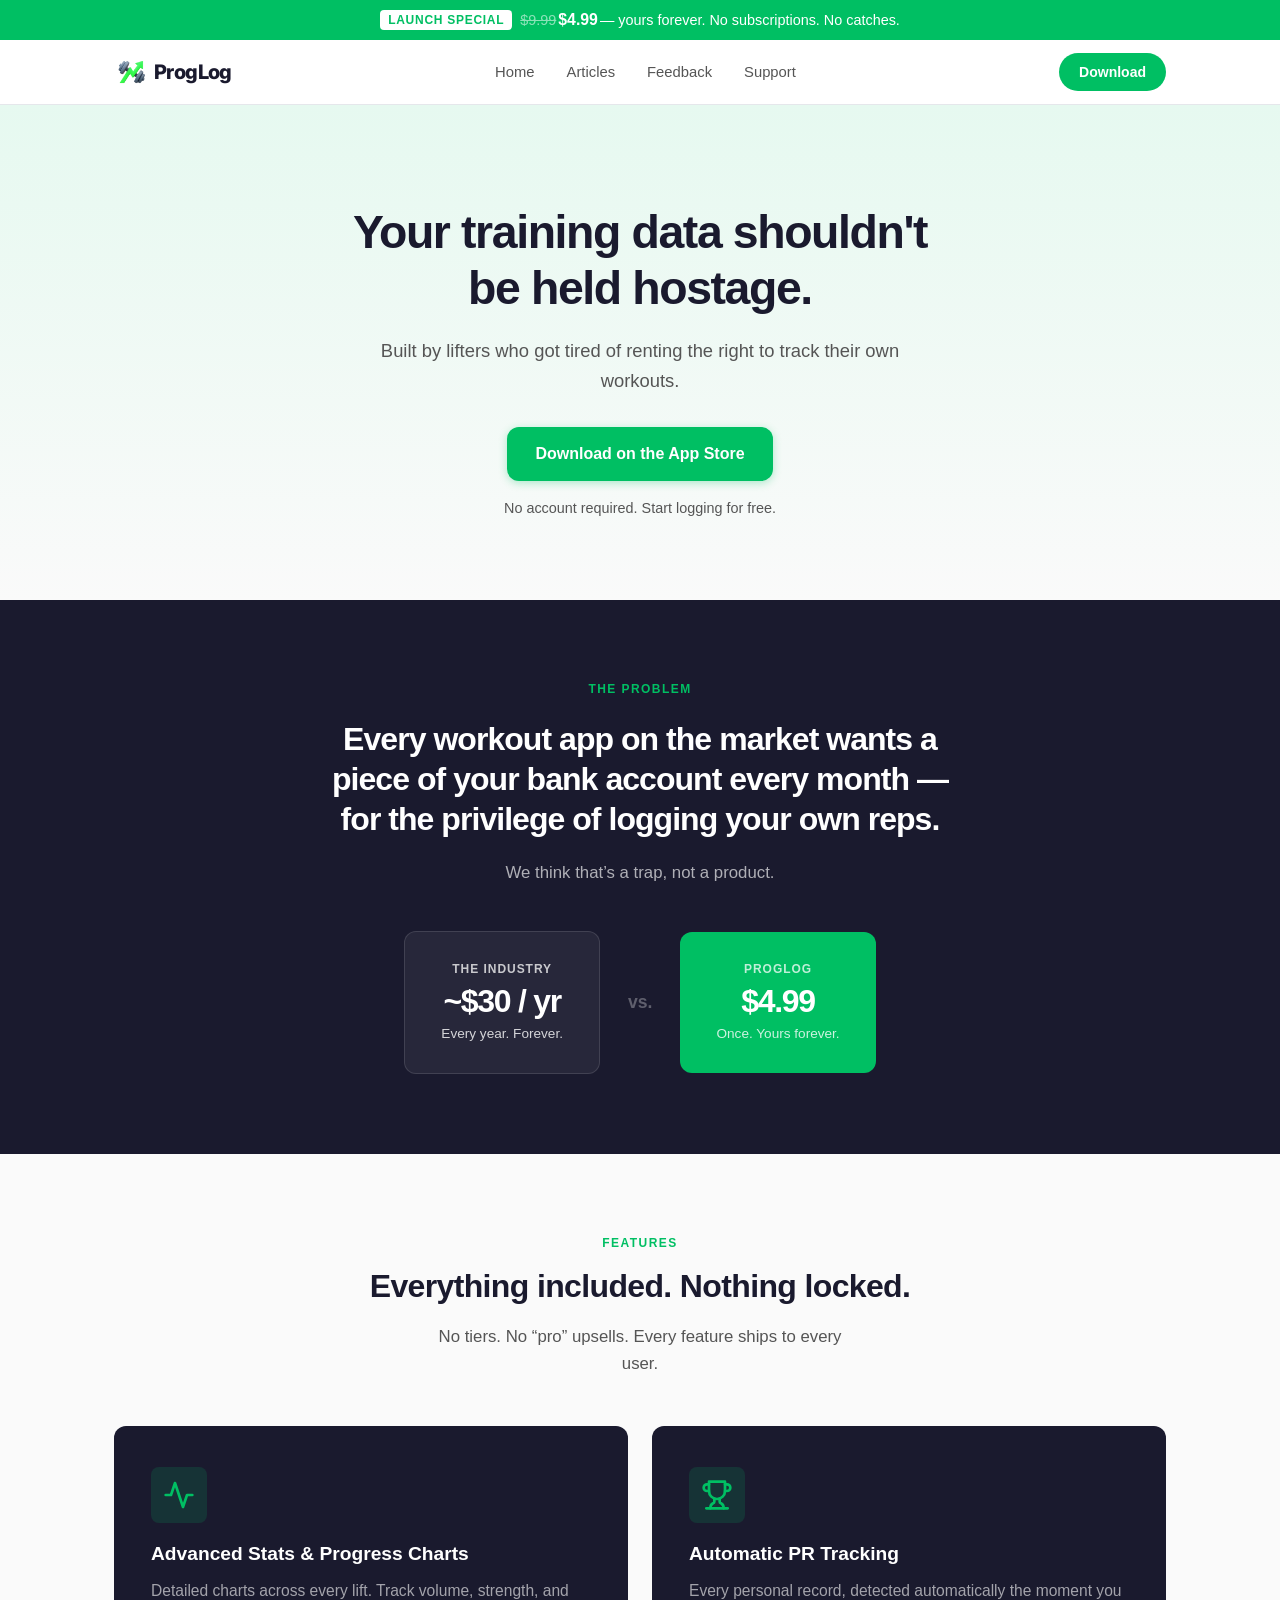
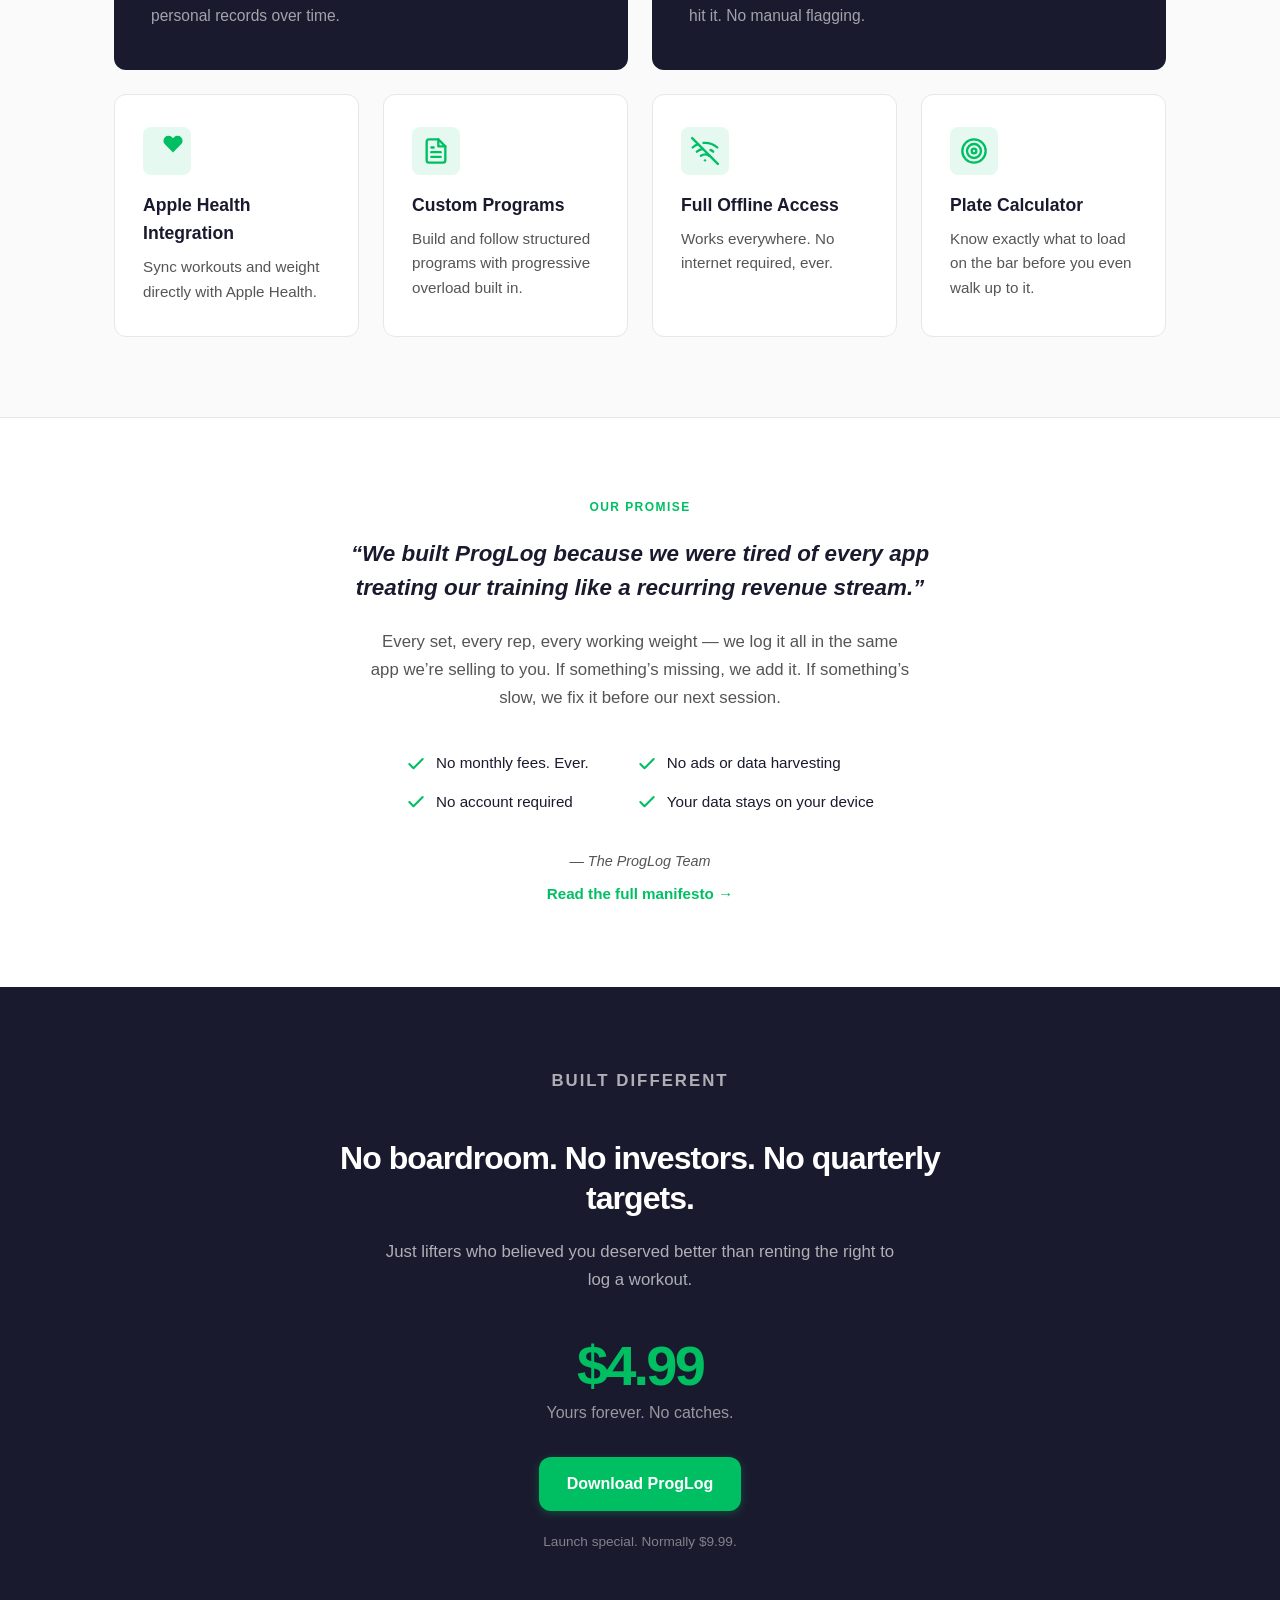
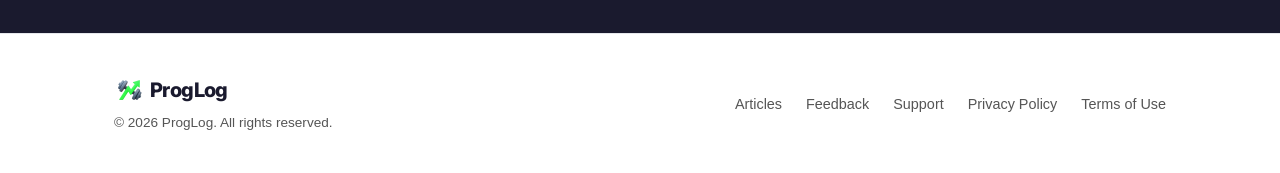
==== commit c0d5f6a4: "Strengthen homepage copy and add Customer #1 section - Reframe as small team of lifters (underdog/Da" ====
--- a/index.html
+++ b/index.html
@@ -53,10 +53,7 @@
             <section class="hero">
                 <div class="container">
                     <h1>Your training data shouldn't <br />be held hostage.</h1>
-                    <p class="hero-sub">
-                        All the features. None of the subscriptions. Yours
-                        forever.
-                    </p>
+                    <p class="hero-sub">Built by lifters who got tired of renting the right to track their own workouts.</p>
                     <div class="hero-actions">
                         <a href="#" class="btn btn-primary"
                             >Download on the App Store</a
@@ -71,11 +68,8 @@
             <section class="manifesto">
                 <div class="container">
                     <p class="bd-eyebrow">The Problem</p>
-                    <p class="manifesto-quote">
-                        The big players charge you $30 a year, every year, for
-                        features that should have been included from day one.
-                    </p>
-                    <p class="manifesto-body">We think that&rsquo;s wrong.</p>
+                    <p class="manifesto-quote">Every workout app on the market wants a piece of your bank account every month &mdash; for the privilege of logging your own reps.</p>
+                    <p class="manifesto-body">We think that&rsquo;s a trap, not a product.</p>
                     <div class="manifesto-verdict">
                         <div class="manifesto-them">
                             <span class="verdict-label">The industry</span>
@@ -98,7 +92,9 @@
 
             <section class="features" id="features">
                 <div class="container">
-                    <h2>Powerful features. Zero bloat.</h2>
+                    <p class="features-eyebrow">Features</p>
+                    <h2>Everything included. Nothing locked.</h2>
+                    <p class="features-sub">No tiers. No &ldquo;pro&rdquo; upsells. Every feature ships to every user.</p>
                     <div class="features-grid">
                         <div class="feature-card feature-card--hero">
                             <div class="feature-icon">
@@ -262,17 +258,39 @@
                 </div>
             </section>
 
+            <section class="promise">
+                <div class="container container-narrow">
+                    <p class="bd-eyebrow">Our Promise</p>
+                    <blockquote class="promise-quote">&ldquo;We built ProgLog because we were tired of every app treating our training like a recurring revenue stream.&rdquo;</blockquote>
+                    <p class="promise-body">Every set, every rep, every working weight &mdash; we log it all in the same app we&rsquo;re selling to you. If something&rsquo;s missing, we add it. If something&rsquo;s slow, we fix it before our next session.</p>
+                    <div class="promise-list">
+                        <div class="promise-item">
+                            <svg width="20" height="20" viewBox="0 0 24 24" fill="none" stroke="currentColor" stroke-width="2.5" stroke-linecap="round" stroke-linejoin="round"><polyline points="20 6 9 17 4 12"/></svg>
+                            <span>No monthly fees. Ever.</span>
+                        </div>
+                        <div class="promise-item">
+                            <svg width="20" height="20" viewBox="0 0 24 24" fill="none" stroke="currentColor" stroke-width="2.5" stroke-linecap="round" stroke-linejoin="round"><polyline points="20 6 9 17 4 12"/></svg>
+                            <span>No ads or data harvesting</span>
+                        </div>
+                        <div class="promise-item">
+                            <svg width="20" height="20" viewBox="0 0 24 24" fill="none" stroke="currentColor" stroke-width="2.5" stroke-linecap="round" stroke-linejoin="round"><polyline points="20 6 9 17 4 12"/></svg>
+                            <span>No account required</span>
+                        </div>
+                        <div class="promise-item">
+                            <svg width="20" height="20" viewBox="0 0 24 24" fill="none" stroke="currentColor" stroke-width="2.5" stroke-linecap="round" stroke-linejoin="round"><polyline points="20 6 9 17 4 12"/></svg>
+                            <span>Your data stays on your device</span>
+                        </div>
+                    </div>
+                    <p class="promise-author">&mdash; The ProgLog Team</p>
+                    <a href="articles/not-a-subscription.html" class="promise-link">Read the full manifesto &rarr;</a>
+                </div>
+            </section>
+
             <section class="built-different">
                 <div class="container">
                     <p class="bd-eyebrow">Built different</p>
-                    <h2>
-                        We&rsquo;re not a company with a boardroom and investors
-                        demanding recurring revenue.
-                    </h2>
-                    <p>
-                        We&rsquo;re lifters who wanted a better tool and built
-                        it.
-                    </p>
+                    <h2>No boardroom. No investors. No quarterly targets.</h2>
+                    <p>Just lifters who believed you deserved better than renting the right to log a workout.</p>
                     <div class="bd-price">
                         <span class="bd-price-main">$4.99</span>
                         <span class="bd-price-sub"
--- a/css/style.css
+++ b/css/style.css
@@ -261,7 +261,7 @@
     font-size: 2rem;
     font-weight: 800;
     letter-spacing: -0.02em;
-    margin-bottom: 48px;
+    margin-bottom: 12px;
 }
 
 .features-grid {
@@ -1022,6 +1022,71 @@
     color: rgba(255, 255, 255, 0.45);
 }
 
+/* ===== Promise / Customer #1 ===== */
+.promise {
+    padding: 80px 0;
+    text-align: center;
+    background: var(--color-surface);
+    border-top: 1px solid var(--color-border);
+}
+
+.promise-quote {
+    font-size: clamp(1.15rem, 2.5vw, 1.4rem);
+    font-weight: 600;
+    font-style: italic;
+    line-height: 1.5;
+    color: var(--color-text);
+    max-width: 600px;
+    margin: 0 auto 24px;
+    border: none;
+    padding: 0;
+}
+
+.promise-body {
+    font-size: 1.05rem;
+    color: var(--color-text-secondary);
+    max-width: 540px;
+    margin: 0 auto 40px;
+    line-height: 1.65;
+}
+
+.promise-list {
+    display: grid;
+    grid-template-columns: repeat(2, auto);
+    gap: 14px 48px;
+    justify-content: center;
+    margin-bottom: 36px;
+    text-align: left;
+}
+
+.promise-item {
+    display: flex;
+    align-items: center;
+    gap: 10px;
+    font-size: 0.95rem;
+    font-weight: 500;
+    color: var(--color-text);
+}
+
+.promise-item svg {
+    color: var(--color-primary);
+    flex-shrink: 0;
+}
+
+.promise-author {
+    font-size: 0.9rem;
+    color: var(--color-text-secondary);
+    font-style: italic;
+    margin-bottom: 8px;
+}
+
+.promise-link {
+    display: inline-block;
+    color: var(--color-primary);
+    font-weight: 600;
+    font-size: 0.95rem;
+}
+
 /* ===== Mobile ===== */
 @media (max-width: 900px) {
     .features-grid {
@@ -1109,6 +1174,10 @@
     .contact-form {
         padding: 24px 20px;
     }
+
+    .promise {
+        padding: 60px 0;
+    }
 }
 
 @media (max-width: 540px) {
@@ -1133,4 +1202,8 @@
     .bd-price-main {
         font-size: 2.8rem;
     }
-}
+
+    .promise-list {
+        grid-template-columns: 1fr;
+    }
+}
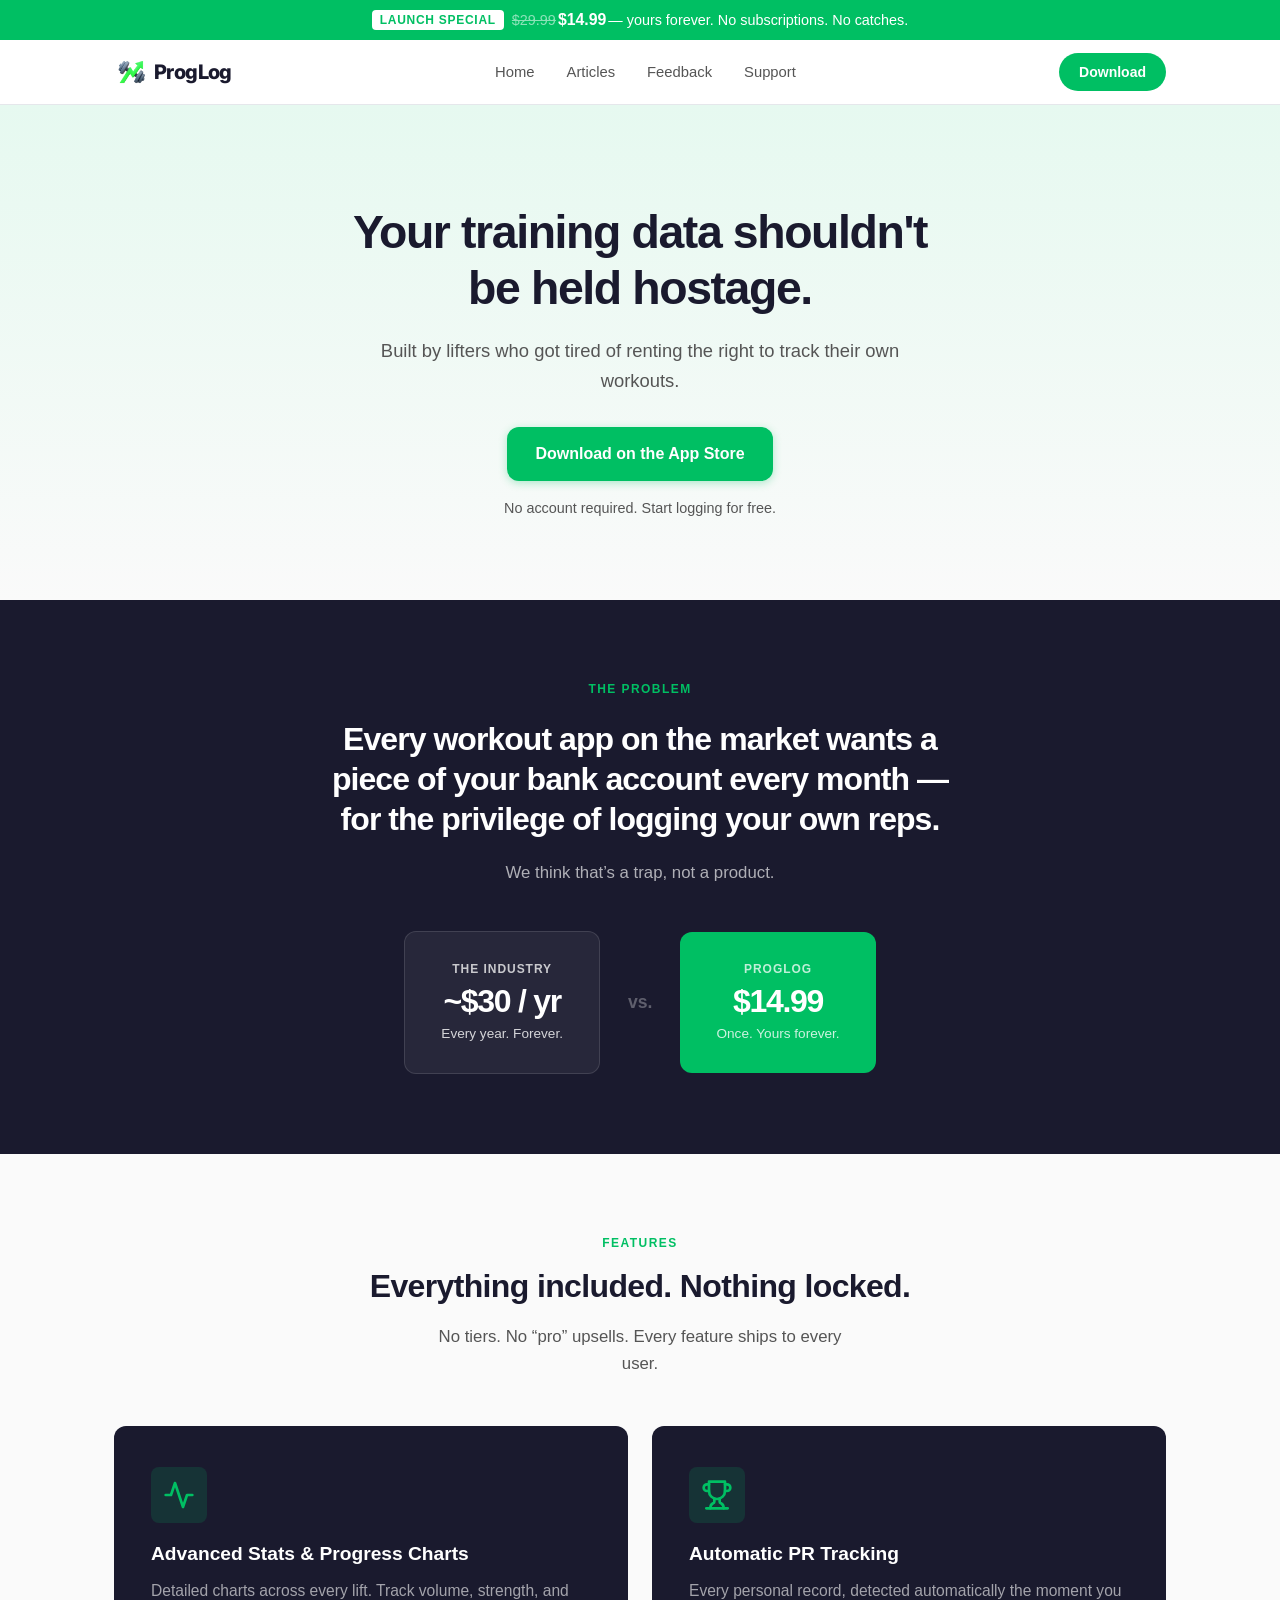
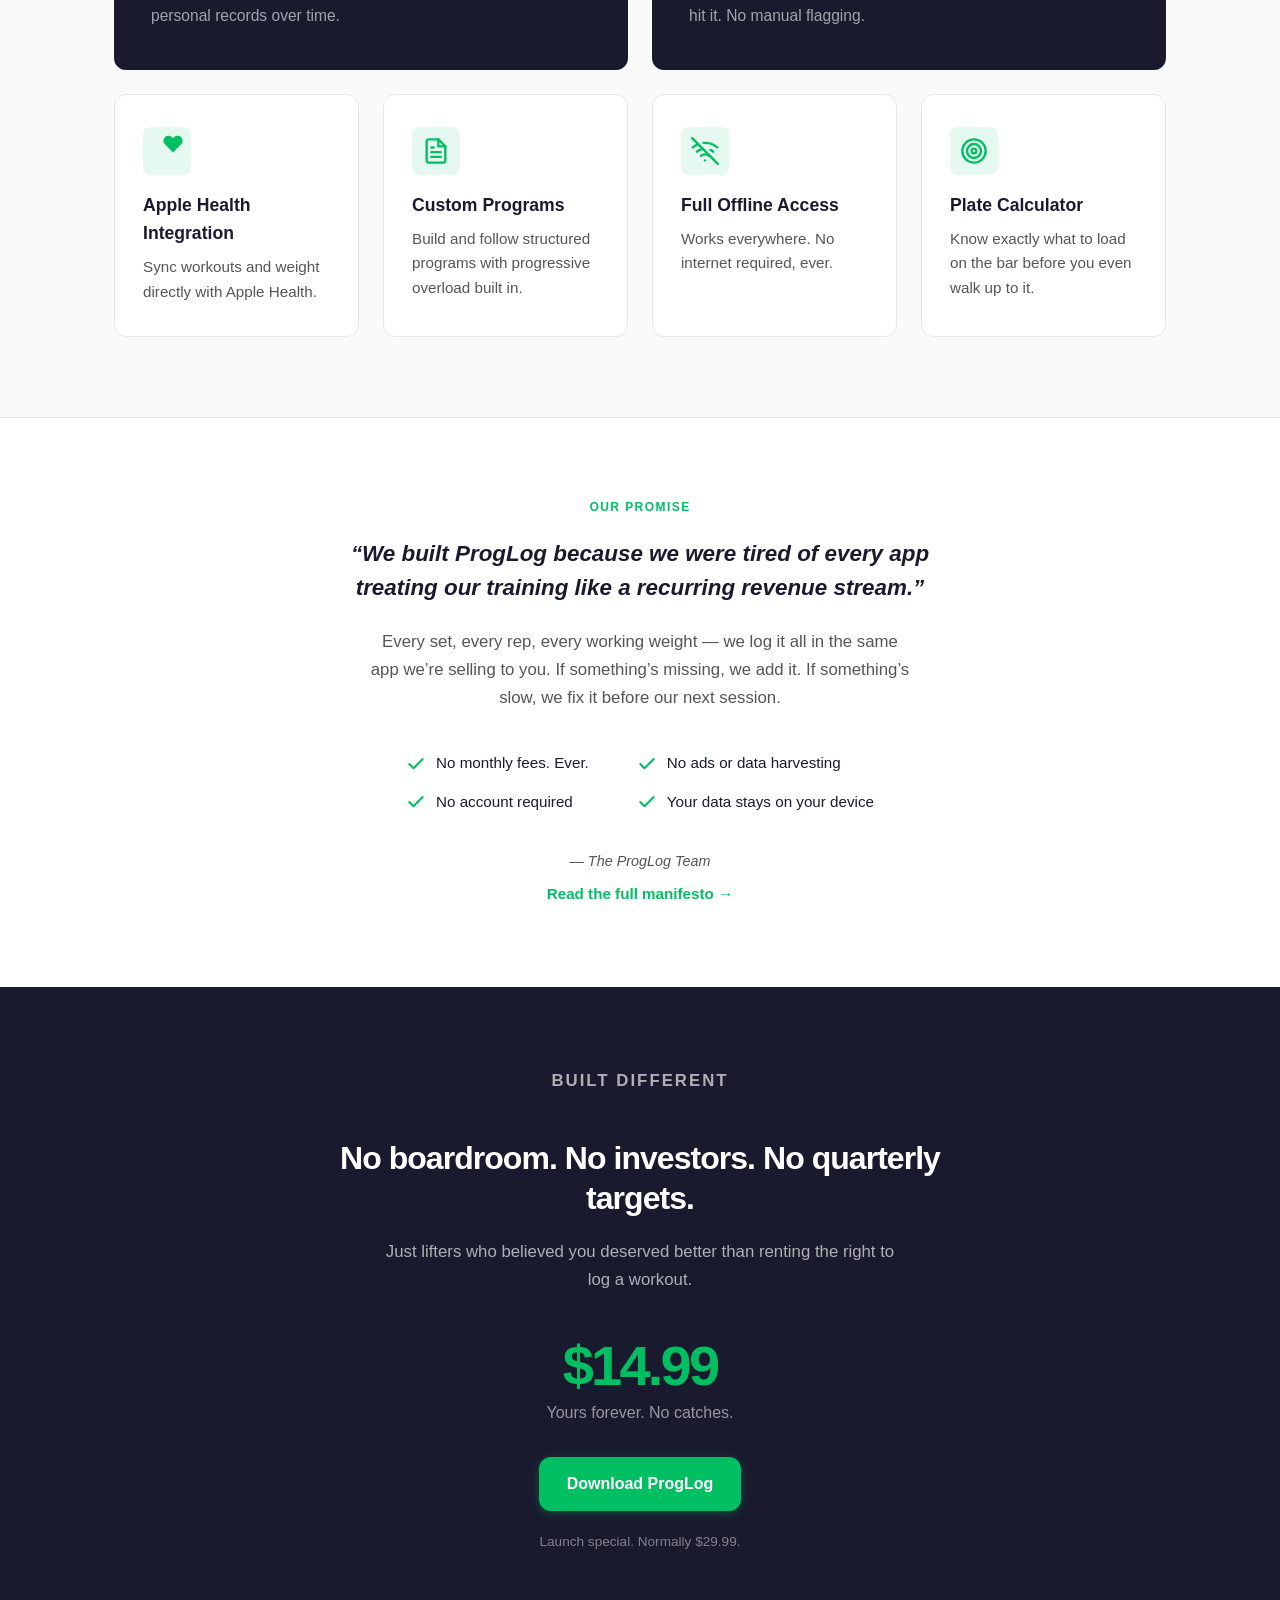
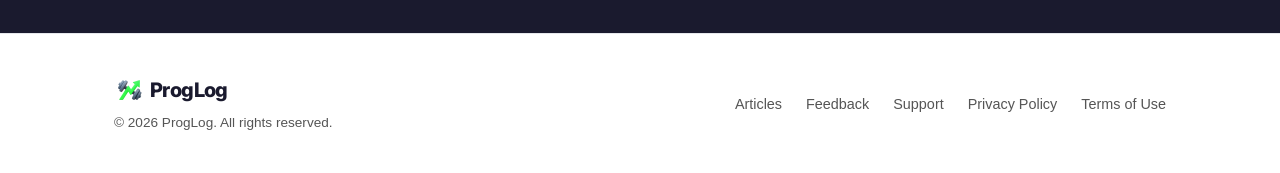
==== commit fa24c3fd: "Update pricing to $14.99 launch / $29.99 normal Co-Authored-By: Claude Sonnet 4.6 <noreply@anthropic" ====
--- a/index.html
+++ b/index.html
@@ -6,7 +6,7 @@
         <title>ProgLog: Your lifts. Forever.</title>
         <meta
             name="description"
-            content="No subscriptions. No bloat. Advanced stats, automatic PR tracking, Apple Health integration, and full offline access. Built by lifters, for lifters. $4.99 one-time."
+            content="No subscriptions. No bloat. Advanced stats, automatic PR tracking, Apple Health integration, and full offline access. Built by lifters, for lifters. $14.99 one-time."
         />
         <link rel="stylesheet" href="css/style.css" />
         <link rel="icon" href="images/ProgLog.png" type="image/png" />
@@ -15,8 +15,8 @@
     <body class="has-strip">
         <div class="launch-strip">
             <span class="launch-strip-badge">Launch Special</span>
-            <del class="launch-was">$9.99</del>
-            <span class="launch-now">$4.99</span> &mdash; yours forever.
+            <del class="launch-was">$29.99</del>
+            <span class="launch-now">$14.99</span> &mdash; yours forever.
             <span class="launch-strip-extra">
                 &nbsp;No subscriptions. No catches.</span
             >
@@ -81,7 +81,7 @@
                         <div class="manifesto-vs">vs.</div>
                         <div class="manifesto-us">
                             <span class="verdict-label">ProgLog</span>
-                            <span class="verdict-price">$4.99</span>
+                            <span class="verdict-price">$14.99</span>
                             <span class="verdict-note"
                                 >Once. Yours forever.</span
                             >
@@ -292,13 +292,13 @@
                     <h2>No boardroom. No investors. No quarterly targets.</h2>
                     <p>Just lifters who believed you deserved better than renting the right to log a workout.</p>
                     <div class="bd-price">
-                        <span class="bd-price-main">$4.99</span>
+                        <span class="bd-price-main">$14.99</span>
                         <span class="bd-price-sub"
                             >Yours forever. No catches.</span
                         >
                     </div>
                     <a href="#" class="btn btn-primary">Download ProgLog</a>
-                    <p class="bd-note">Launch special. Normally $9.99.</p>
+                    <p class="bd-note">Launch special. Normally $29.99.</p>
                 </div>
             </section>
         </main>
--- a/css/style.css
+++ b/css/style.css
@@ -31,6 +31,7 @@
 
 html {
     scroll-behavior: smooth;
+    overscroll-behavior: none;
 }
 
 body {
@@ -76,6 +77,7 @@
     z-index: 100;
     backdrop-filter: blur(12px);
     background: rgba(255, 255, 255, 0.92);
+    overscroll-behavior: contain;
 }
 
 .nav {
@@ -796,6 +798,7 @@
     justify-content: center;
     white-space: nowrap;
     overflow: hidden;
+    overscroll-behavior: contain; /* Prevents scroll events from passing through */
 }
 
 .launch-was {
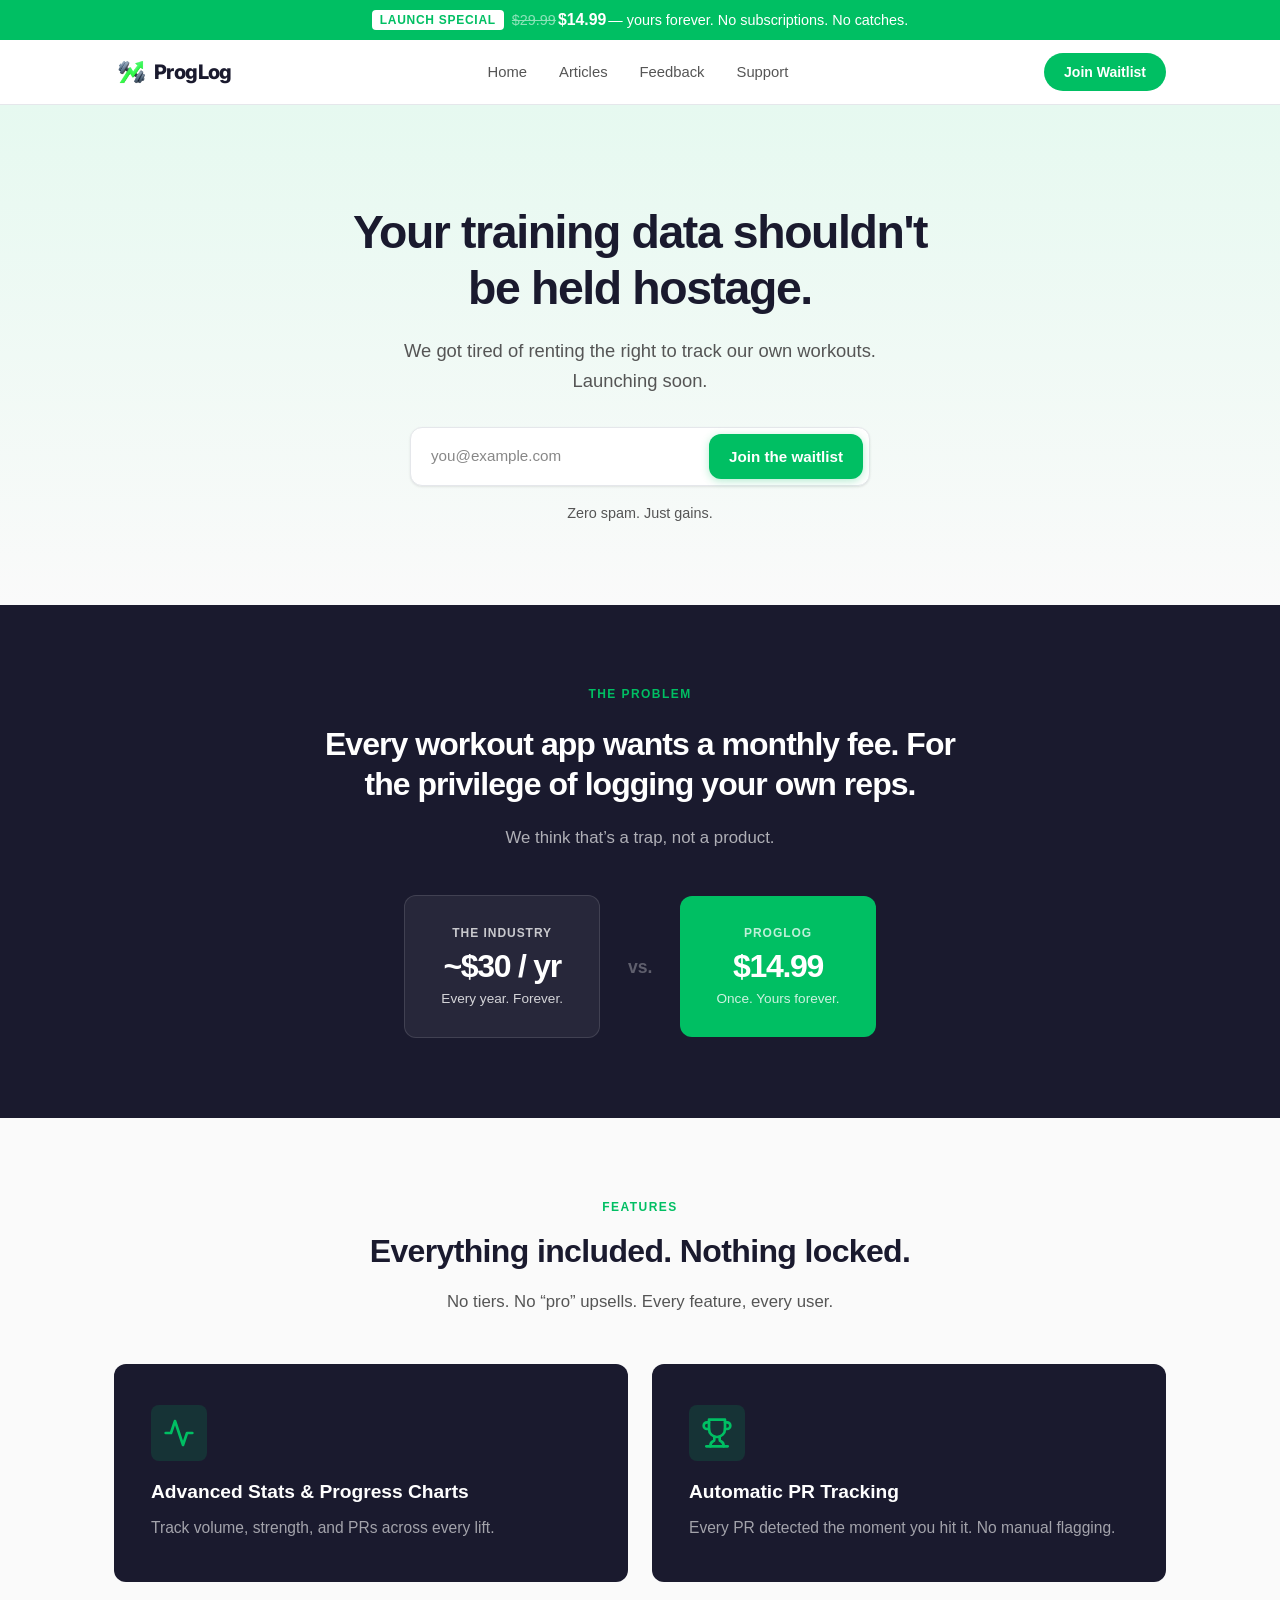
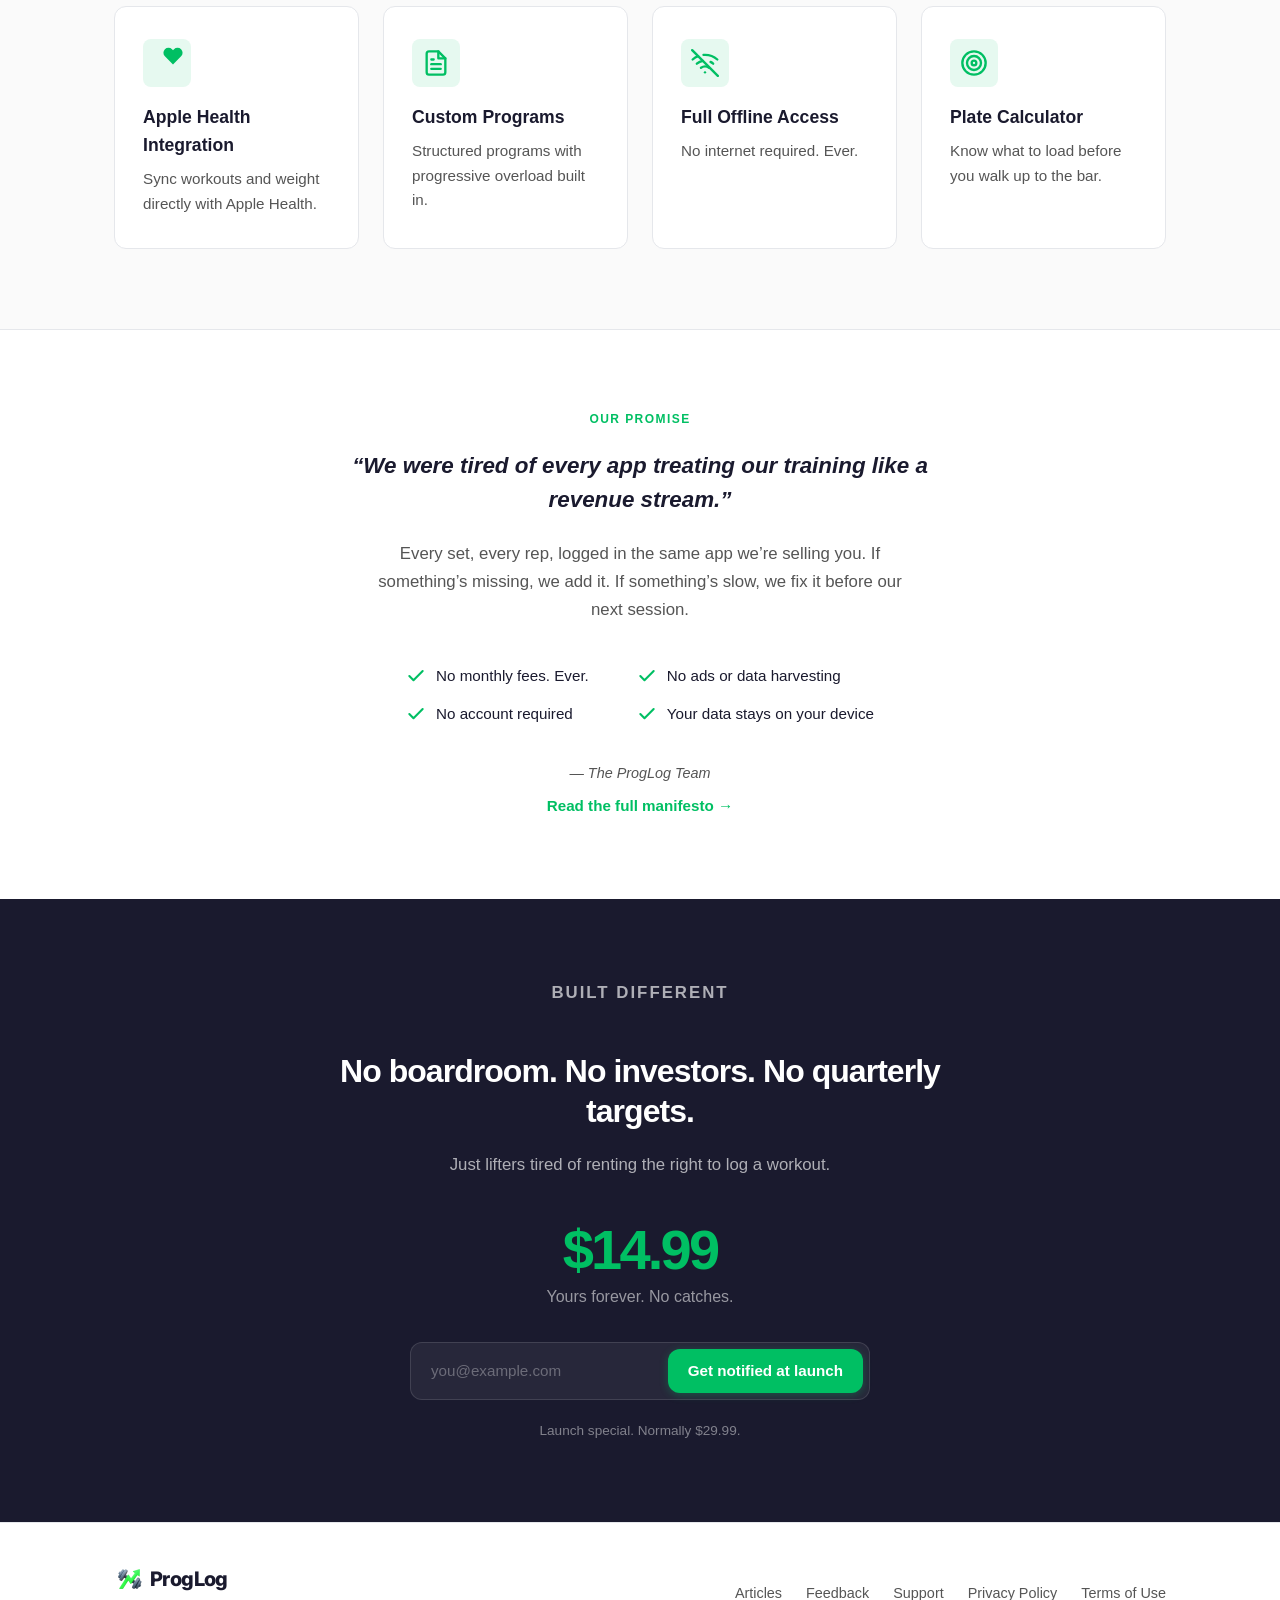
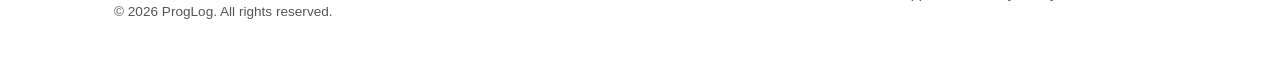
==== commit 9c0eef56: "Add waitlist signup forms and tighten homepage copy Replaces download CTAs with Loops-powered waitli" ====
--- a/index.html
+++ b/index.html
@@ -6,7 +6,7 @@
         <title>ProgLog: Your lifts. Forever.</title>
         <meta
             name="description"
-            content="No subscriptions. No bloat. Advanced stats, automatic PR tracking, Apple Health integration, and full offline access. Built by lifters, for lifters. $14.99 one-time."
+            content="Join the waitlist. The workout app that's not a subscription &mdash; coming soon. Advanced stats, automatic PR tracking, Apple Health integration, and full offline access. $14.99 one-time at launch."
         />
         <link rel="stylesheet" href="css/style.css" />
         <link rel="icon" href="images/ProgLog.png" type="image/png" />
@@ -41,7 +41,7 @@
                     <li><a href="support.html">Support</a></li>
                 </ul>
                 <div class="nav-right">
-                    <a href="#" class="nav-cta">Download</a>
+                    <a href="#waitlist" class="nav-cta">Join Waitlist</a>
                     <button class="nav-toggle" aria-label="Toggle navigation">
                         <span></span><span></span><span></span>
                     </button>
@@ -50,17 +50,34 @@
         </header>
 
         <main>
-            <section class="hero">
+            <section class="hero" id="waitlist">
                 <div class="container">
                     <h1>Your training data shouldn't <br />be held hostage.</h1>
-                    <p class="hero-sub">Built by lifters who got tired of renting the right to track their own workouts.</p>
-                    <div class="hero-actions">
-                        <a href="#" class="btn btn-primary"
-                            >Download on the App Store</a
-                        >
+                    <p class="hero-sub">We got tired of renting the right to track our own workouts. Launching soon.</p>
+                    <form
+                        class="waitlist-form"
+                        action="https://app.loops.so/api/newsletter-form/cmof2sius381u0i1472nnrqqq"
+                        method="POST"
+                    >
+                        <input
+                            type="email"
+                            name="email"
+                            class="waitlist-input"
+                            placeholder="you@example.com"
+                            aria-label="Email address"
+                            required
+                        />
+                        <button type="submit" class="btn btn-primary waitlist-btn">
+                            Join the waitlist
+                        </button>
+                    </form>
+                    <p class="waitlist-error" hidden></p>
+                    <div class="waitlist-success" hidden>
+                        <svg width="22" height="22" viewBox="0 0 24 24" fill="none" stroke="currentColor" stroke-width="2.5" stroke-linecap="round" stroke-linejoin="round"><polyline points="20 6 9 17 4 12"/></svg>
+                        <span>You're on the list. We'll email you the moment ProgLog ships.</span>
                     </div>
                     <p class="hero-price-note">
-                        No account required. Start logging for free.
+                        Zero spam. Just gains.
                     </p>
                 </div>
             </section>
@@ -68,7 +85,7 @@
             <section class="manifesto">
                 <div class="container">
                     <p class="bd-eyebrow">The Problem</p>
-                    <p class="manifesto-quote">Every workout app on the market wants a piece of your bank account every month &mdash; for the privilege of logging your own reps.</p>
+                    <p class="manifesto-quote">Every workout app wants a monthly fee. For the privilege of logging your own reps.</p>
                     <p class="manifesto-body">We think that&rsquo;s a trap, not a product.</p>
                     <div class="manifesto-verdict">
                         <div class="manifesto-them">
@@ -94,7 +111,7 @@
                 <div class="container">
                     <p class="features-eyebrow">Features</p>
                     <h2>Everything included. Nothing locked.</h2>
-                    <p class="features-sub">No tiers. No &ldquo;pro&rdquo; upsells. Every feature ships to every user.</p>
+                    <p class="features-sub">No tiers. No &ldquo;pro&rdquo; upsells. Every feature, every user.</p>
                     <div class="features-grid">
                         <div class="feature-card feature-card--hero">
                             <div class="feature-icon">
@@ -115,8 +132,7 @@
                             </div>
                             <h3>Advanced Stats &amp; Progress Charts</h3>
                             <p>
-                                Detailed charts across every lift. Track volume,
-                                strength, and personal records over time.
+                                Track volume, strength, and PRs across every lift.
                             </p>
                         </div>
 
@@ -146,8 +162,7 @@
                             </div>
                             <h3>Automatic PR Tracking</h3>
                             <p>
-                                Every personal record, detected automatically
-                                the moment you hit it. No manual flagging.
+                                Every PR detected the moment you hit it. No manual flagging.
                             </p>
                         </div>
 
@@ -195,8 +210,7 @@
                             </div>
                             <h3>Custom Programs</h3>
                             <p>
-                                Build and follow structured programs with
-                                progressive overload built in.
+                                Structured programs with progressive overload built in.
                             </p>
                         </div>
 
@@ -228,7 +242,7 @@
                                 </svg>
                             </div>
                             <h3>Full Offline Access</h3>
-                            <p>Works everywhere. No internet required, ever.</p>
+                            <p>No internet required. Ever.</p>
                         </div>
 
                         <div class="feature-card">
@@ -250,8 +264,7 @@
                             </div>
                             <h3>Plate Calculator</h3>
                             <p>
-                                Know exactly what to load on the bar before you
-                                even walk up to it.
+                                Know what to load before you walk up to the bar.
                             </p>
                         </div>
                     </div>
@@ -261,8 +274,8 @@
             <section class="promise">
                 <div class="container container-narrow">
                     <p class="bd-eyebrow">Our Promise</p>
-                    <blockquote class="promise-quote">&ldquo;We built ProgLog because we were tired of every app treating our training like a recurring revenue stream.&rdquo;</blockquote>
-                    <p class="promise-body">Every set, every rep, every working weight &mdash; we log it all in the same app we&rsquo;re selling to you. If something&rsquo;s missing, we add it. If something&rsquo;s slow, we fix it before our next session.</p>
+                    <blockquote class="promise-quote">&ldquo;We were tired of every app treating our training like a revenue stream.&rdquo;</blockquote>
+                    <p class="promise-body">Every set, every rep, logged in the same app we&rsquo;re selling you. If something&rsquo;s missing, we add it. If something&rsquo;s slow, we fix it before our next session.</p>
                     <div class="promise-list">
                         <div class="promise-item">
                             <svg width="20" height="20" viewBox="0 0 24 24" fill="none" stroke="currentColor" stroke-width="2.5" stroke-linecap="round" stroke-linejoin="round"><polyline points="20 6 9 17 4 12"/></svg>
@@ -290,14 +303,35 @@
                 <div class="container">
                     <p class="bd-eyebrow">Built different</p>
                     <h2>No boardroom. No investors. No quarterly targets.</h2>
-                    <p>Just lifters who believed you deserved better than renting the right to log a workout.</p>
+                    <p>Just lifters tired of renting the right to log a workout.</p>
                     <div class="bd-price">
                         <span class="bd-price-main">$14.99</span>
                         <span class="bd-price-sub"
                             >Yours forever. No catches.</span
                         >
                     </div>
-                    <a href="#" class="btn btn-primary">Download ProgLog</a>
+                    <form
+                        class="waitlist-form waitlist-form--dark"
+                        action="https://app.loops.so/api/newsletter-form/cmof2sius381u0i1472nnrqqq"
+                        method="POST"
+                    >
+                        <input
+                            type="email"
+                            name="email"
+                            class="waitlist-input"
+                            placeholder="you@example.com"
+                            aria-label="Email address"
+                            required
+                        />
+                        <button type="submit" class="btn btn-primary waitlist-btn">
+                            Get notified at launch
+                        </button>
+                    </form>
+                    <p class="waitlist-error waitlist-error--dark" hidden></p>
+                    <div class="waitlist-success waitlist-success--dark" hidden>
+                        <svg width="22" height="22" viewBox="0 0 24 24" fill="none" stroke="currentColor" stroke-width="2.5" stroke-linecap="round" stroke-linejoin="round"><polyline points="20 6 9 17 4 12"/></svg>
+                        <span>You're on the list. We'll email you the moment ProgLog ships.</span>
+                    </div>
                     <p class="bd-note">Launch special. Normally $29.99.</p>
                 </div>
             </section>
--- a/css/style.css
+++ b/css/style.css
@@ -1090,6 +1090,102 @@
     font-size: 0.95rem;
 }
 
+/* ===== Waitlist form ===== */
+.waitlist-form {
+    gap: 8px;
+    max-width: 460px;
+    margin: 0 auto;
+    background: var(--color-surface);
+    border: 1px solid var(--color-border);
+    border-radius: var(--radius);
+    padding: 6px;
+    box-shadow: var(--shadow);
+}
+
+.waitlist-form:not([hidden]) {
+    display: flex;
+}
+
+.waitlist-input {
+    flex: 1;
+    min-width: 0;
+    padding: 10px 14px;
+    border: none;
+    background: transparent;
+    font: inherit;
+    font-size: 0.95rem;
+    color: var(--color-text);
+}
+
+.waitlist-input:focus {
+    outline: none;
+}
+
+.waitlist-input::placeholder {
+    color: var(--color-text-secondary);
+    opacity: 0.7;
+}
+
+.waitlist-btn {
+    padding: 10px 20px;
+    font-size: 0.95rem;
+    white-space: nowrap;
+    flex-shrink: 0;
+}
+
+.waitlist-error {
+    margin-top: 12px;
+    font-size: 0.875rem;
+    color: #c53030;
+    text-align: center;
+    max-width: 460px;
+    margin-left: auto;
+    margin-right: auto;
+}
+
+.waitlist-success {
+    align-items: center;
+    gap: 10px;
+    padding: 14px 22px;
+    background: var(--color-primary-light);
+    color: var(--color-primary);
+    border-radius: var(--radius);
+    font-weight: 600;
+    font-size: 0.95rem;
+}
+
+.waitlist-success:not([hidden]) {
+    display: inline-flex;
+}
+
+.waitlist-success svg {
+    flex-shrink: 0;
+}
+
+/* Dark variant for built-different section */
+.waitlist-form--dark {
+    background: rgba(255, 255, 255, 0.06);
+    border-color: rgba(255, 255, 255, 0.12);
+    box-shadow: none;
+}
+
+.waitlist-form--dark .waitlist-input {
+    color: #fff;
+}
+
+.waitlist-form--dark .waitlist-input::placeholder {
+    color: rgba(255, 255, 255, 0.45);
+}
+
+.waitlist-error--dark {
+    color: #ff8a8a;
+}
+
+.waitlist-success--dark {
+    background: rgba(0, 191, 99, 0.15);
+    color: var(--color-primary);
+}
+
 /* ===== Mobile ===== */
 @media (max-width: 900px) {
     .features-grid {
@@ -1109,6 +1205,21 @@
     .nav-cta {
         font-size: 0.8rem;
         padding: 7px 14px;
+    }
+
+    .waitlist-form {
+        flex-direction: column;
+        gap: 6px;
+        padding: 8px;
+    }
+
+    .waitlist-input {
+        text-align: center;
+        padding: 12px 14px;
+    }
+
+    .waitlist-btn {
+        width: 100%;
     }
 
     .nav-links {
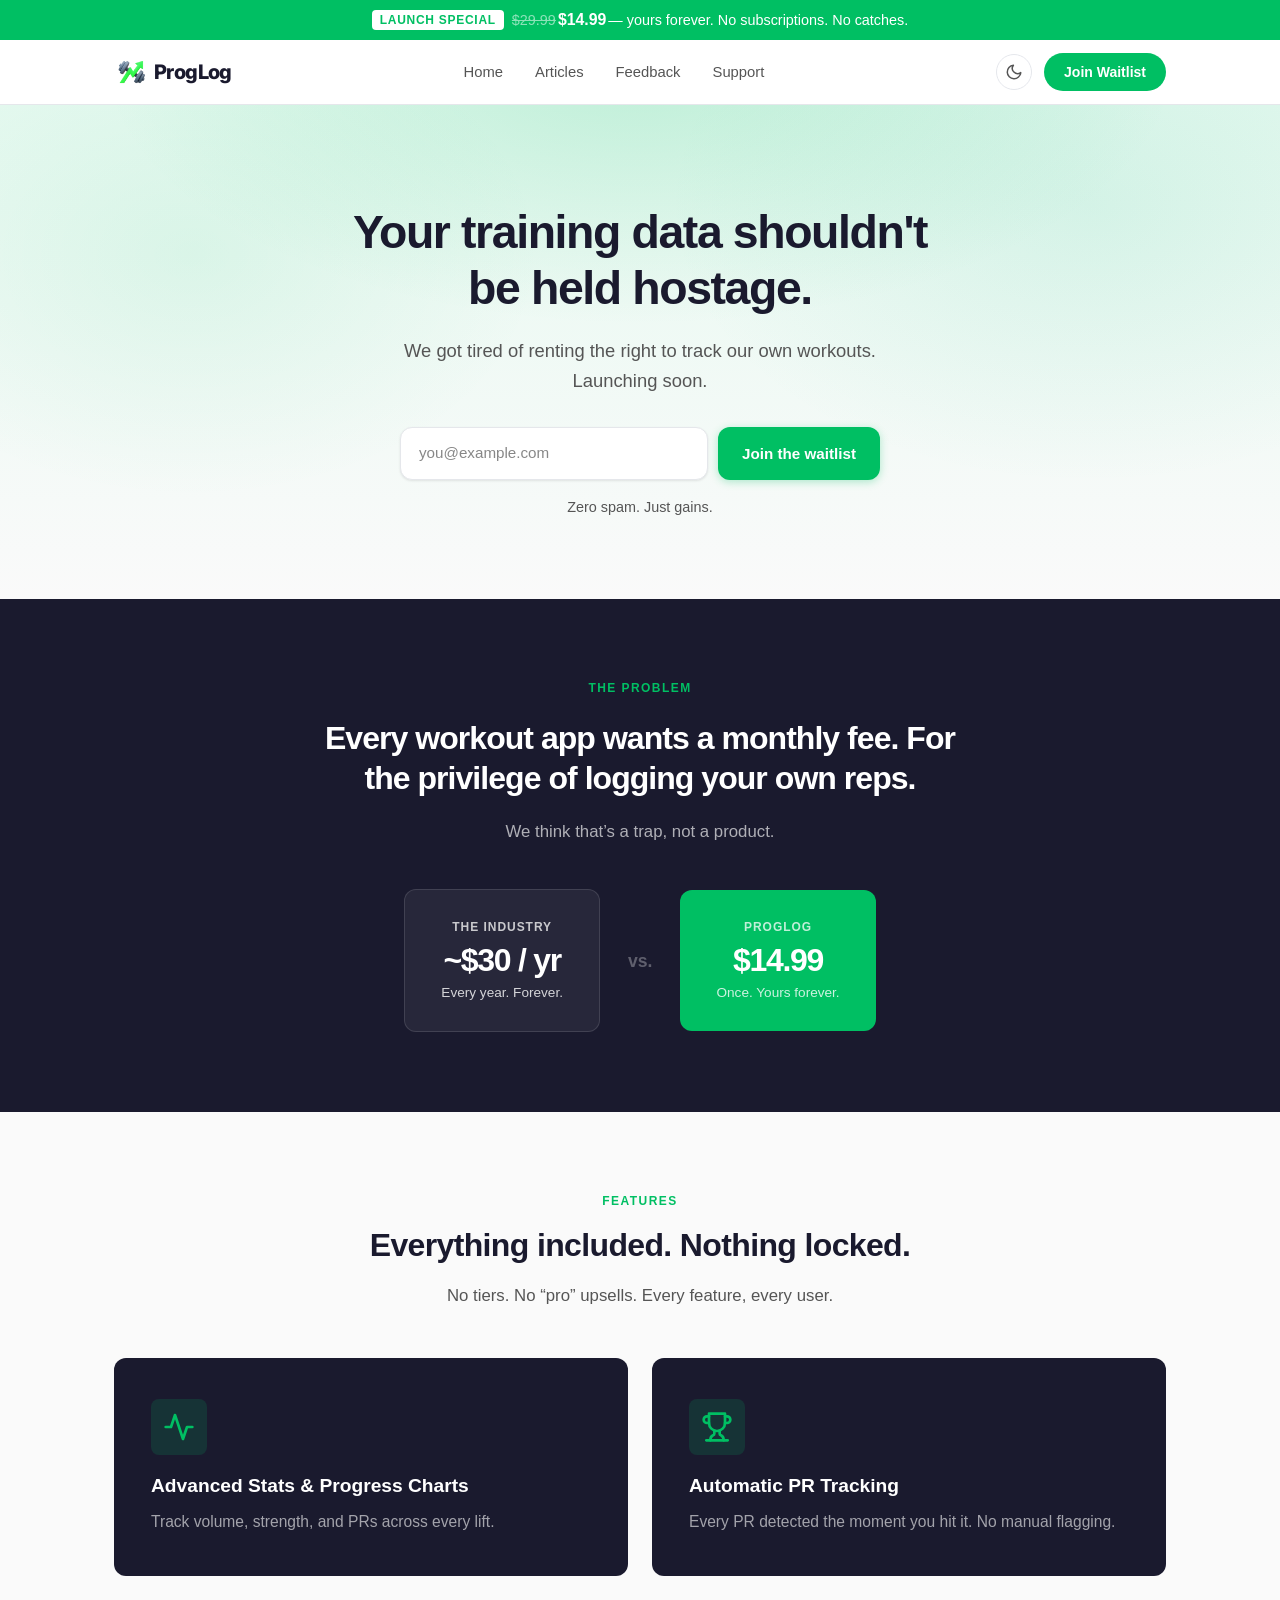
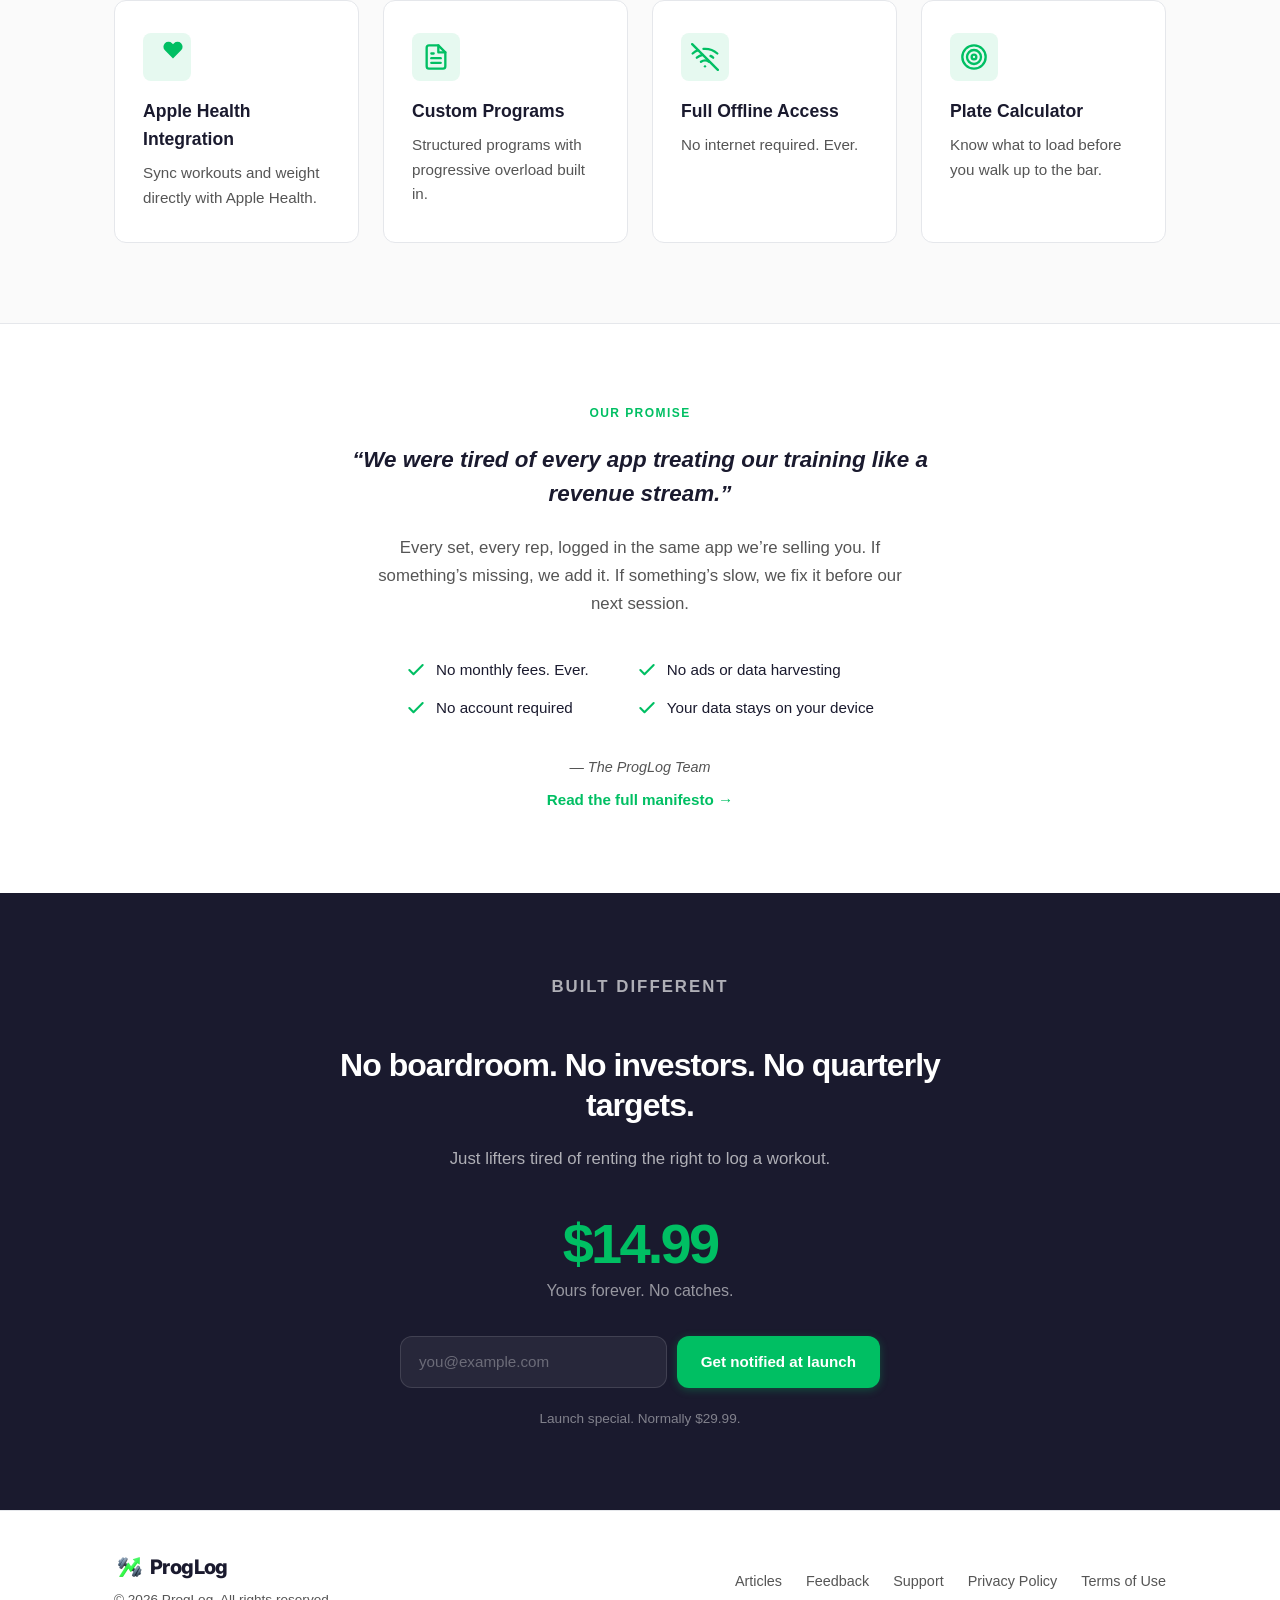
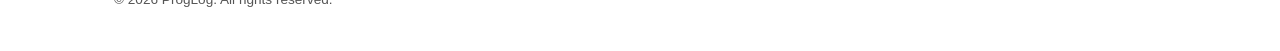
==== commit 599c3a28: "Add dark mode, enhance hero gradient, refine waitlist form Implements light/dark theming with CSS va" ====
--- a/index.html
+++ b/index.html
@@ -11,6 +11,7 @@
         <link rel="stylesheet" href="css/style.css" />
         <link rel="icon" href="images/ProgLog.png" type="image/png" />
         <link rel="apple-touch-icon" href="images/ProgLog.png" />
+        <script>(function(){var t=localStorage.getItem('theme');if(t==='dark'||t==='light')document.documentElement.setAttribute('data-theme',t)})();</script>
     </head>
     <body class="has-strip">
         <div class="launch-strip">
--- a/css/style.css
+++ b/css/style.css
@@ -12,6 +12,7 @@
 :root {
     --color-bg: #fafafa;
     --color-surface: #ffffff;
+    --color-header-bg: rgba(255, 255, 255, 0.92);
     --color-text: #1a1a2e;
     --color-text-secondary: #555;
     --color-primary: #00bf63;
@@ -19,6 +20,10 @@
     --color-primary-light: #e6f9f0;
     --color-border: #e5e7eb;
     --color-accent: #10b981;
+    --color-section-dark: #1a1a2e;
+    --color-section-dark-surface: rgba(255, 255, 255, 0.06);
+    --color-section-dark-border: rgba(255, 255, 255, 0.12);
+    --color-error: #c53030;
     --radius: 12px;
     --radius-sm: 8px;
     --shadow: 0 1px 3px rgba(0, 0, 0, 0.06), 0 1px 2px rgba(0, 0, 0, 0.04);
@@ -29,6 +34,37 @@
         Arial, sans-serif;
 }
 
+/* Dark mode: applies if system prefers dark (and user hasn't picked light), or if user picked dark */
+@media (prefers-color-scheme: dark) {
+    :root:not([data-theme="light"]) {
+        --color-bg: #0f1117;
+        --color-surface: #1a1d24;
+        --color-header-bg: rgba(15, 17, 23, 0.85);
+        --color-text: #f1f3f5;
+        --color-text-secondary: #9aa1ab;
+        --color-primary-light: rgba(0, 191, 99, 0.14);
+        --color-border: #2a2e36;
+        --color-section-dark: #07090f;
+        --color-error: #ff8a8a;
+        --shadow: 0 1px 3px rgba(0, 0, 0, 0.5), 0 1px 2px rgba(0, 0, 0, 0.4);
+        --shadow-md: 0 4px 14px rgba(0, 0, 0, 0.5);
+    }
+}
+
+:root[data-theme="dark"] {
+    --color-bg: #0f1117;
+    --color-surface: #1a1d24;
+    --color-header-bg: rgba(15, 17, 23, 0.85);
+    --color-text: #f1f3f5;
+    --color-text-secondary: #9aa1ab;
+    --color-primary-light: rgba(0, 191, 99, 0.14);
+    --color-border: #2a2e36;
+    --color-section-dark: #07090f;
+    --color-error: #ff8a8a;
+    --shadow: 0 1px 3px rgba(0, 0, 0, 0.5), 0 1px 2px rgba(0, 0, 0, 0.4);
+    --shadow-md: 0 4px 14px rgba(0, 0, 0, 0.5);
+}
+
 html {
     scroll-behavior: smooth;
     overscroll-behavior: none;
@@ -70,13 +106,12 @@
 
 /* ===== Header / Nav ===== */
 .site-header {
-    background: var(--color-surface);
+    background: var(--color-header-bg);
     border-bottom: 1px solid var(--color-border);
     position: sticky;
     top: 0;
     z-index: 100;
     backdrop-filter: blur(12px);
-    background: rgba(255, 255, 255, 0.92);
     overscroll-behavior: contain;
 }
 
@@ -192,11 +227,34 @@
 .hero {
     padding: 100px 0 80px;
     text-align: center;
-    background: linear-gradient(
-        180deg,
-        var(--color-primary-light) 0%,
-        var(--color-bg) 100%
-    );
+    position: relative;
+    overflow: hidden;
+    background:
+        radial-gradient(
+            ellipse 900px 450px at 50% -50px,
+            rgba(0, 191, 99, 0.18),
+            transparent 60%
+        ),
+        radial-gradient(
+            ellipse 600px 400px at 85% 20%,
+            rgba(16, 185, 129, 0.10),
+            transparent 70%
+        ),
+        radial-gradient(
+            ellipse 500px 350px at 15% 30%,
+            rgba(0, 191, 99, 0.08),
+            transparent 70%
+        ),
+        linear-gradient(
+            180deg,
+            var(--color-primary-light) 0%,
+            var(--color-bg) 100%
+        );
+}
+
+.hero > .container {
+    position: relative;
+    z-index: 1;
 }
 
 .hero h1 {
@@ -312,7 +370,7 @@
 
 .feature-card--hero {
     grid-column: span 2;
-    background: var(--color-text);
+    background: var(--color-section-dark);
     border-color: transparent;
     padding: 40px 36px;
 }
@@ -865,7 +923,7 @@
 
 /* ===== Manifesto ===== */
 .manifesto {
-    background: var(--color-text);
+    background: var(--color-section-dark);
     color: #fff;
     padding: 80px 0;
     text-align: center;
@@ -964,7 +1022,7 @@
 
 /* ===== Built Different ===== */
 .built-different {
-    background: var(--color-text);
+    background: var(--color-section-dark);
     color: #fff;
     padding: 80px 0;
     text-align: center;
@@ -1092,14 +1150,9 @@
 
 /* ===== Waitlist form ===== */
 .waitlist-form {
-    gap: 8px;
-    max-width: 460px;
+    gap: 10px;
+    max-width: 480px;
     margin: 0 auto;
-    background: var(--color-surface);
-    border: 1px solid var(--color-border);
-    border-radius: var(--radius);
-    padding: 6px;
-    box-shadow: var(--shadow);
 }
 
 .waitlist-form:not([hidden]) {
@@ -1109,16 +1162,25 @@
 .waitlist-input {
     flex: 1;
     min-width: 0;
-    padding: 10px 14px;
-    border: none;
-    background: transparent;
+    padding: 13px 18px;
+    border: 1px solid var(--color-border);
+    border-radius: var(--radius);
+    background: var(--color-surface);
+    box-shadow: var(--shadow);
     font: inherit;
     font-size: 0.95rem;
     color: var(--color-text);
+    transition:
+        border-color var(--transition),
+        box-shadow var(--transition);
 }
 
 .waitlist-input:focus {
     outline: none;
+    border-color: var(--color-primary);
+    box-shadow:
+        0 0 0 3px rgba(0, 191, 99, 0.15),
+        var(--shadow);
 }
 
 .waitlist-input::placeholder {
@@ -1127,7 +1189,7 @@
 }
 
 .waitlist-btn {
-    padding: 10px 20px;
+    padding: 13px 24px;
     font-size: 0.95rem;
     white-space: nowrap;
     flex-shrink: 0;
@@ -1136,7 +1198,7 @@
 .waitlist-error {
     margin-top: 12px;
     font-size: 0.875rem;
-    color: #c53030;
+    color: var(--color-error);
     text-align: center;
     max-width: 460px;
     margin-left: auto;
@@ -1163,14 +1225,16 @@
 }
 
 /* Dark variant for built-different section */
-.waitlist-form--dark {
+.waitlist-form--dark .waitlist-input {
     background: rgba(255, 255, 255, 0.06);
     border-color: rgba(255, 255, 255, 0.12);
+    color: #fff;
     box-shadow: none;
 }
 
-.waitlist-form--dark .waitlist-input {
-    color: #fff;
+.waitlist-form--dark .waitlist-input:focus {
+    border-color: var(--color-primary);
+    box-shadow: 0 0 0 3px rgba(0, 191, 99, 0.22);
 }
 
 .waitlist-form--dark .waitlist-input::placeholder {
@@ -1179,6 +1243,58 @@
 
 .waitlist-error--dark {
     color: #ff8a8a;
+}
+
+/* ===== Theme toggle ===== */
+.theme-toggle {
+    display: inline-flex;
+    align-items: center;
+    justify-content: center;
+    width: 36px;
+    height: 36px;
+    background: transparent;
+    border: 1px solid var(--color-border);
+    border-radius: 50%;
+    color: var(--color-text-secondary);
+    cursor: pointer;
+    padding: 0;
+    transition:
+        background var(--transition),
+        color var(--transition),
+        border-color var(--transition);
+}
+
+.theme-toggle:hover {
+    background: var(--color-primary-light);
+    color: var(--color-primary);
+    border-color: var(--color-primary);
+}
+
+.theme-toggle svg {
+    width: 18px;
+    height: 18px;
+}
+
+.theme-toggle .icon-sun,
+.theme-toggle .icon-moon {
+    display: none;
+}
+
+:root[data-theme="dark"] .theme-toggle .icon-sun {
+    display: block;
+}
+
+:root:not([data-theme="dark"]) .theme-toggle .icon-moon {
+    display: block;
+}
+
+@media (prefers-color-scheme: dark) {
+    :root:not([data-theme="light"]) .theme-toggle .icon-moon {
+        display: none;
+    }
+    :root:not([data-theme="light"]) .theme-toggle .icon-sun {
+        display: block;
+    }
 }
 
 .waitlist-success--dark {
@@ -1209,13 +1325,11 @@
 
     .waitlist-form {
         flex-direction: column;
-        gap: 6px;
-        padding: 8px;
+        gap: 10px;
     }
 
     .waitlist-input {
         text-align: center;
-        padding: 12px 14px;
     }
 
     .waitlist-btn {
